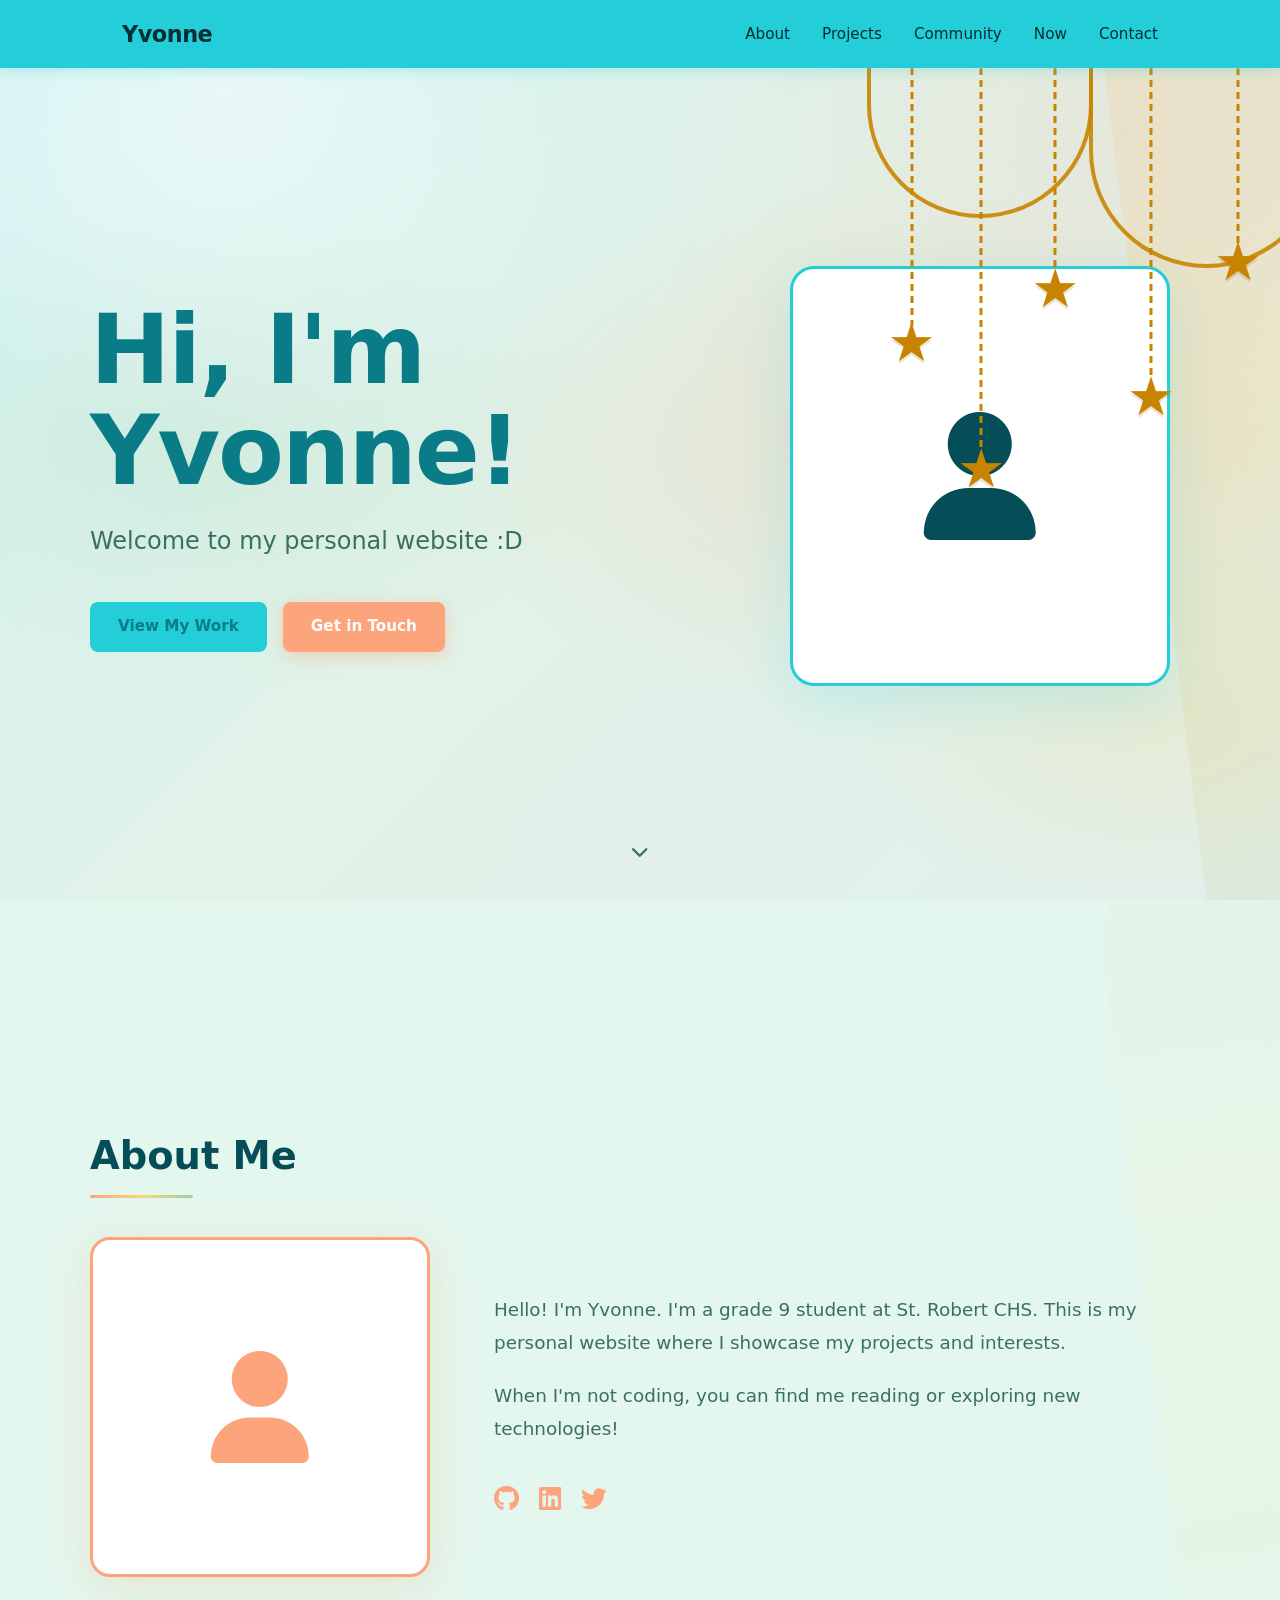
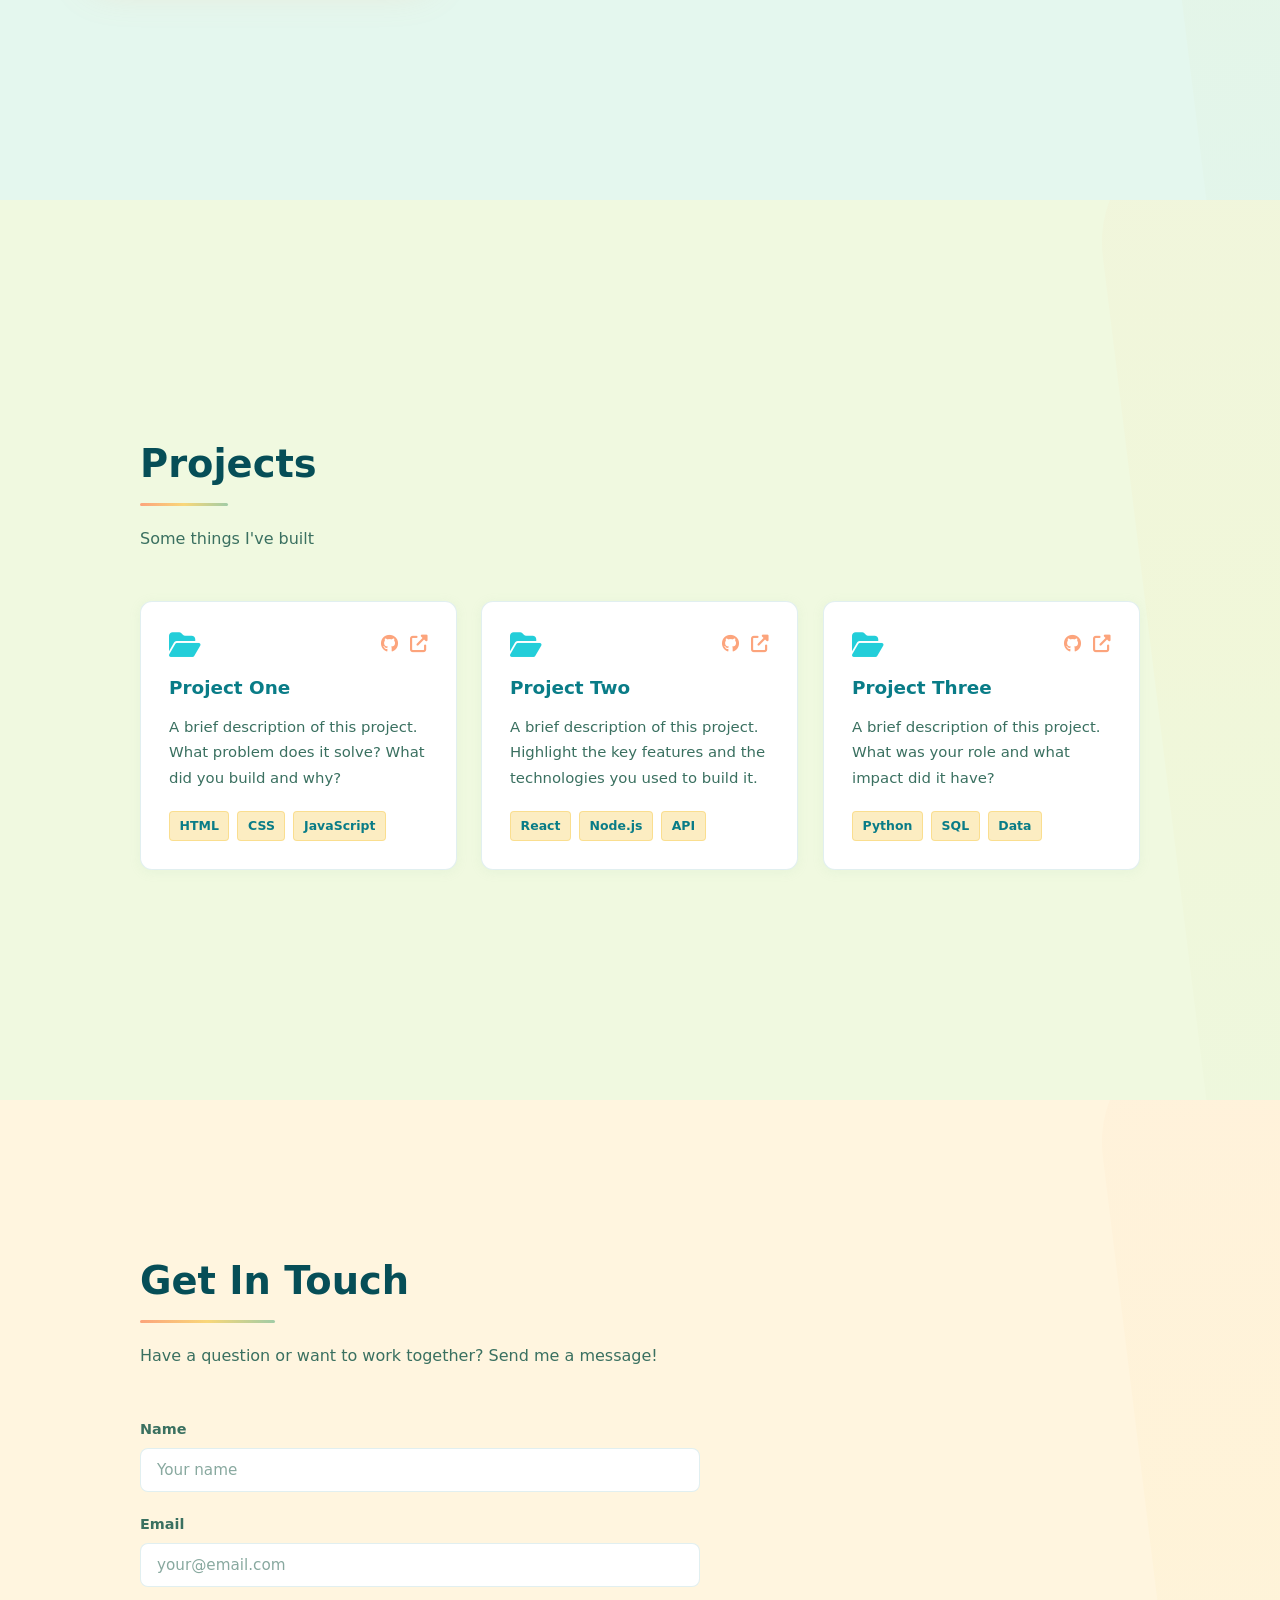
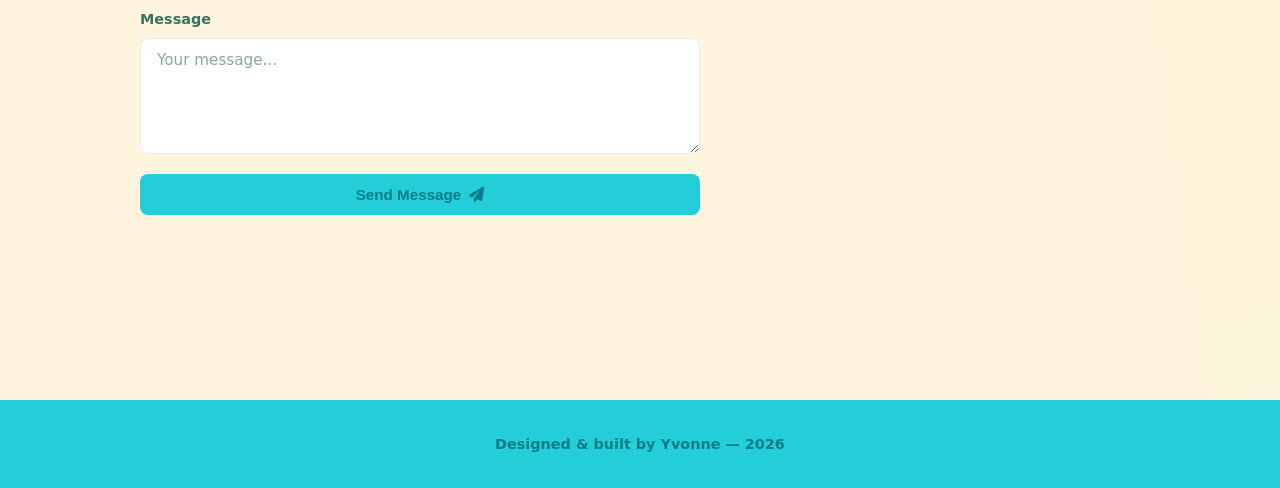
==== index.html @ aa3c4ec6 "Initial commit" ====
<!DOCTYPE html>
<html lang="en">
  <head>
    <meta charset="UTF-8" />
    <meta name="viewport" content="width=device-width, initial-scale=1.0" />
    <title>Yvonne | Personal Website</title>
    <link rel="stylesheet" href="styles.css" />
    <link
      rel="stylesheet"
      href="https://cdnjs.cloudflare.com/ajax/libs/font-awesome/6.5.0/css/all.min.css"
    />
  </head>
  <body>
    <!-- Navigation -->
    <nav id="navbar">
      <div class="nav-container">
        <a href="#hero" class="nav-logo">Yvonne</a>
        <button class="nav-toggle" id="nav-toggle" aria-label="Toggle menu">
          <i class="fas fa-bars"></i>
        </button>
        <ul class="nav-links" id="nav-links">
          <li><a href="#about">About</a></li>
          <li><a href="projects.html">Projects</a></li>
          <li><a href="community.html">Community</a></li>
          <li><a href="now.html">Now</a></li>
          <li><a href="#contact">Contact</a></li>
        </ul>
      </div>
    </nav>

    <div class="scroll-charm" id="scroll-charm" aria-hidden="true">
      <span class="garden-line"></span>
      <span class="hanging-star star-one"></span>
      <span class="hanging-star star-two"></span>
      <span class="hanging-star star-three"></span>
      <span class="hanging-star star-four"></span>
      <span class="hanging-star star-five"></span>
    </div>

    <!-- Hero Section -->
    <section id="hero">
      <div class="hero-inner">
        <div class="hero-content">
          <h1 class="hero-name">Hi, I'm Yvonne!</h1>
          <p class="hero-tagline">Welcome to my personal website :D</p>
          <div class="hero-cta">
            <a href="#projects" class="btn btn-primary">View My Work</a>
            <a href="#contact" class="btn btn-secondary">Get in Touch</a>
          </div>
        </div>
        <div class="hero-image">
          <div class="hero-image-frame">
            <!-- Replace with: <img src="your-photo.jpg" alt="Yvonne" /> -->
            <i class="fas fa-user"></i>
          </div>
        </div>
      </div>
      <div class="hero-scroll-hint">
        <a href="#about"><i class="fas fa-chevron-down"></i></a>
      </div>
    </section>

    <!-- About Section -->
    <section id="about">
      <div class="section-container">
        <h2 class="section-title">About Me</h2>
        <div class="about-content">
          <div class="about-avatar">
            <div class="avatar-placeholder">
              <!-- Replace with: <img src="your-photo.jpg" alt="Yvonne" /> -->
              <i class="fas fa-user"></i>
            </div>
          </div>
          <div class="about-text">
            <p>
              Hello! I'm Yvonne. I'm a grade 9 student at St. Robert CHS. This is my personal
              website where I showcase my projects and interests.
            </p>
            <p>
              When I'm not coding, you can find me reading or exploring new technologies!
            </p>
            <div class="about-links">
              <a href="#" class="social-link" aria-label="GitHub">
                <i class="fab fa-github"></i>
              </a>
              <a href="#" class="social-link" aria-label="LinkedIn">
                <i class="fab fa-linkedin"></i>
              </a>
              <a href="#" class="social-link" aria-label="Twitter">
                <i class="fab fa-twitter"></i>
              </a>
            </div>
          </div>
        </div>
      </div>
    </section>

    <!-- Projects Section -->
    <section id="projects">
      <div class="section-container">
        <h2 class="section-title">Projects</h2>
        <p class="section-subtitle">Some things I've built</p>
        <div class="projects-grid">
          <!-- Project Card 1 -->
          <article class="project-card">
            <div class="project-card-header">
              <i class="fas fa-folder-open project-icon"></i>
              <div class="project-links">
                <a href="#" aria-label="GitHub Repository"><i class="fab fa-github"></i></a>
                <a href="#" aria-label="Live Demo"><i class="fas fa-external-link-alt"></i></a>
              </div>
            </div>
            <h3 class="project-title">Project One</h3>
            <p class="project-description">
              A brief description of this project. What problem does it solve?
              What did you build and why?
            </p>
            <ul class="project-tags">
              <li>HTML</li>
              <li>CSS</li>
              <li>JavaScript</li>
            </ul>
          </article>

          <!-- Project Card 2 -->
          <article class="project-card">
            <div class="project-card-header">
              <i class="fas fa-folder-open project-icon"></i>
              <div class="project-links">
                <a href="#" aria-label="GitHub Repository"><i class="fab fa-github"></i></a>
                <a href="#" aria-label="Live Demo"><i class="fas fa-external-link-alt"></i></a>
              </div>
            </div>
            <h3 class="project-title">Project Two</h3>
            <p class="project-description">
              A brief description of this project. Highlight the key features
              and the technologies you used to build it.
            </p>
            <ul class="project-tags">
              <li>React</li>
              <li>Node.js</li>
              <li>API</li>
            </ul>
          </article>

          <!-- Project Card 3 -->
          <article class="project-card">
            <div class="project-card-header">
              <i class="fas fa-folder-open project-icon"></i>
              <div class="project-links">
                <a href="#" aria-label="GitHub Repository"><i class="fab fa-github"></i></a>
                <a href="#" aria-label="Live Demo"><i class="fas fa-external-link-alt"></i></a>
              </div>
            </div>
            <h3 class="project-title">Project Three</h3>
            <p class="project-description">
              A brief description of this project. What was your role and what
              impact did it have?
            </p>
            <ul class="project-tags">
              <li>Python</li>
              <li>SQL</li>
              <li>Data</li>
            </ul>
          </article>
        </div>
      </div>
    </section>

    <!-- Contact Section -->
    <section id="contact">
      <div class="section-container">
        <h2 class="section-title">Get In Touch</h2>
        <p class="section-subtitle">
          Have a question or want to work together? Send me a message!
        </p>
        <form class="contact-form" id="contact-form" novalidate>
          <div class="form-group">
            <label for="name">Name</label>
            <input
              type="text"
              id="name"
              name="name"
              placeholder="Your name"
              required
            />
          </div>
          <div class="form-group">
            <label for="email">Email</label>
            <input
              type="email"
              id="email"
              name="email"
              placeholder="your@email.com"
              required
            />
          </div>
          <div class="form-group">
            <label for="message">Message</label>
            <textarea
              id="message"
              name="message"
              rows="5"
              placeholder="Your message..."
              required
            ></textarea>
          </div>
          <button type="submit" class="btn btn-primary btn-full">
            Send Message <i class="fas fa-paper-plane"></i>
          </button>
          <p class="form-status" id="form-status" aria-live="polite"></p>
        </form>
      </div>
    </section>

    <!-- Footer -->
    <footer>
      <p>
        Designed &amp; built by Yvonne &mdash;
        <span id="year"></span>
      </p>
    </footer>

    <script src="script.js"></script>
  </body>
</html>
---- styles.css ----
/* ===========================
   CSS Custom Properties
   =========================== */
:root {
  --bg-primary: #dff7f9;
  --bg-secondary: #fff3ec;
  --bg-card: #ffffff;
  --accent: #23ced9;
  --accent-coral: #fca47c;
  --accent-deep: #097c87;
  --accent-sage: #a1cca6;
  --accent-yellow: #f9d779;
  --accent-glow: rgba(35, 206, 217, 0.18);
  --text-primary: #064e57;
  --text-secondary: #3a7060;
  --border: rgba(9, 124, 135, 0.12);
  --nav-height: 68px;
  --radius: 12px;
  --transition: 0.3s ease;
}

/* ===========================
   Reset & Base
   =========================== */
*, *::before, *::after {
  box-sizing: border-box;
  margin: 0;
  padding: 0;
}

html {
  scroll-behavior: smooth;
  font-size: 16px;
}

body {
  background-color: var(--bg-primary);
  color: var(--text-primary);
  font-family: "Segoe UI", system-ui, -apple-system, sans-serif;
  line-height: 1.7;
}

a {
  color: inherit;
  text-decoration: none;
}

ul {
  list-style: none;
}

img {
  max-width: 100%;
  display: block;
}

/* ===========================
   Navigation
   =========================== */
#navbar {
  position: fixed;
  top: 0;
  width: 100%;
  z-index: 1000;
  height: var(--nav-height);
  display: flex;
  align-items: center;
  background: var(--accent);
  box-shadow: 0 2px 12px rgba(35, 206, 217, 0.3);
  transition: background var(--transition), box-shadow var(--transition);
}

#navbar.scrolled {
  background: var(--accent);
  box-shadow: 0 2px 16px rgba(35, 206, 217, 0.4);
}

.nav-container {
  width: 100%;
  max-width: 1100px;
  margin: 0 auto;
  padding: 0 2rem;
  display: flex;
  align-items: center;
  justify-content: space-between;
}

.nav-logo {
  font-size: 1.4rem;
  font-weight: 700;
  color: #032e34;
  letter-spacing: -0.5px;
}

.nav-links {
  display: flex;
  gap: 2rem;
}

.nav-links a {
  font-size: 0.95rem;
  color: #032e34;
  transition: color var(--transition);
  position: relative;
}

.nav-links a::after {
  content: "";
  position: absolute;
  bottom: -3px;
  left: 0;
  width: 0;
  height: 2px;
  background: var(--accent);
  border-radius: 2px;
  transition: width var(--transition);
}

.nav-links a:hover {
  color: #000000;
}

.nav-links a:hover::after {
  width: 100%;
}

.nav-toggle {
  display: none;
  background: none;
  border: none;
  color: #032e34;
  font-size: 1.25rem;
  cursor: pointer;
  padding: 0.25rem;
}

/* ===========================
   Buttons
   =========================== */
.btn {
  display: inline-flex;
  align-items: center;
  gap: 0.5rem;
  padding: 0.75rem 1.75rem;
  border-radius: 8px;
  font-size: 0.95rem;
  font-weight: 600;
  cursor: pointer;
  border: none;
  transition: all var(--transition);
}

.btn-primary {
  background: var(--accent);
  color: var(--accent-deep);
  font-weight: 700;
}

.btn-primary:hover {
  background: var(--accent-light);
  transform: translateY(-2px);
  box-shadow: 0 8px 24px var(--accent-glow);
}

.btn-secondary {
  background: var(--accent-coral);
  color: #fff;
  border: none;
  font-weight: 700;
  box-shadow: 0 4px 16px rgba(252, 164, 124, 0.45);
}

.btn-secondary:hover {
  filter: brightness(1.08);
  transform: translateY(-2px);
  box-shadow: 0 8px 28px rgba(252, 164, 124, 0.6);
}

.btn-full {
  width: 100%;
  justify-content: center;
}

/* ===========================
   Hero Section
   =========================== */
#hero {
  min-height: 100vh;
  display: flex;
  flex-direction: column;
  align-items: center;
  justify-content: center;
  padding: calc(var(--nav-height) + 3rem) 2rem 4rem;
  position: relative;
  isolation: isolate;
  overflow: hidden;
  background:
    radial-gradient(ellipse 60% 50% at 70% 50%, rgba(252, 164, 124, 0.22) 0%, transparent 60%),
    radial-gradient(ellipse 45% 40% at 90% 80%, rgba(249, 215, 121, 0.2) 0%, transparent 55%),
    radial-gradient(ellipse 55% 45% at 15% 50%, rgba(161, 204, 166, 0.18) 0%, transparent 60%),
    var(--bg-primary);
}

.hero-inner {
  max-width: 1100px;
  width: 100%;
  margin: 0 auto;
  display: grid;
  grid-template-columns: 1fr 420px;
  gap: 4rem;
  align-items: center;
  position: relative;
  z-index: 1;
}

.hero-content {
  text-align: left;
}

.hero-image {
  display: flex;
  justify-content: center;
}

.hero-image-frame {
  width: 100%;
  max-width: 380px;
  max-height: 420px;
  aspect-ratio: 4 / 5;
  border-radius: 24px;
  background: var(--bg-card);
  border: 3px solid var(--accent);
  display: flex;
  align-items: center;
  justify-content: center;
  font-size: 8rem;
  color: var(--accent-light);
  box-shadow: 0 16px 56px var(--accent-glow);
  overflow: hidden;
}

.hero-image-frame img {
  width: 100%;
  height: 100%;
  object-fit: cover;
  border-radius: 21px;
}

.hero-greeting {
  font-size: 1.1rem;
  color: var(--accent-light);
  font-weight: 500;
  margin-bottom: 0.5rem;
  letter-spacing: 0.05em;
}

.hero-name {
  font-size: clamp(3rem, 9vw, 6rem);
  font-weight: 800;
  line-height: 1.05;
  letter-spacing: -2px;
  color: var(--accent-deep);
  margin-bottom: 0.75rem;
}

.hero-tagline {
  font-size: clamp(1.1rem, 3vw, 1.5rem);
  color: var(--text-secondary);
  margin-top: 1.25rem;
  margin-bottom: 2.5rem;
}

.hero-cta {
  display: flex;
  gap: 1rem;
  flex-wrap: wrap;
}

.hero-scroll-hint {
  position: absolute;
  bottom: 2rem;
  left: 50%;
  transform: translateX(-50%);
  animation: bounce 2s infinite;
  color: var(--text-secondary);
  font-size: 1.1rem;
  transition: color var(--transition);
  z-index: 1;
}

.hero-scroll-hint a:hover {
  color: var(--accent-light);
}

@keyframes bounce {
  0%, 100% { transform: translateX(-50%) translateY(0); }
  50%       { transform: translateX(-50%) translateY(6px); }
}

/* ===========================
   Scroll Charm
   =========================== */
.scroll-charm {
  --grow-1: 0.68;
  --grow-2: 0.5;
  --grow-3: 0.38;
  --stem-1: 0.42;
  --stem-2: 0.32;
  --stem-3: 0.24;
  --leaf-1: 1;
  --leaf-2: 0.82;
  --leaf-3: 0.62;
  --bud-1: 1;
  --bud-2: 0.85;
  --bud-3: 0.7;
  --bloom-1: 0;
  --bloom-2: 0;
  --bloom-3: 0;
  --star-gold: #c88400;
  position: fixed;
  top: var(--nav-height);
  right: 0;
  width: clamp(220px, 34vw, 460px);
  height: calc(100vh - var(--nav-height));
  z-index: 2;
  pointer-events: none;
  overflow: hidden;
}

.scroll-charm::before,
.scroll-charm::after {
  content: "";
  position: absolute;
  top: 0;
  border-left: 4px solid var(--star-gold);
  border-right: 4px solid var(--star-gold);
  border-bottom: 4px solid var(--star-gold);
  border-radius: 0 0 999px 999px;
  opacity: 0.9;
  z-index: 4;
}

.scroll-charm::before {
  left: 5%;
  width: 52%;
  height: 150px;
}

.scroll-charm::after {
  right: -10%;
  width: 54%;
  height: 200px;
}

.garden-line {
  display: none;
}

.hanging-star {
  position: absolute;
  top: 0;
  width: 58px;
  height: 25vh;
  transform-origin: top;
  animation: charm-sway 6.2s ease-in-out infinite;
  z-index: 3;
}

.hanging-star::before {
  content: "";
  position: absolute;
  left: 50%;
  top: 0;
  width: 3px;
  height: calc(100% - 48px);
  border-radius: 999px;
  background: repeating-linear-gradient(
    180deg,
    var(--star-gold) 0 7px,
    transparent 7px 12px
  );
  transform: translateX(-50%);
}

.hanging-star::after {
  content: "\2605";
  position: absolute;
  left: 50%;
  bottom: 0;
  width: 58px;
  height: 58px;
  color: var(--star-gold);
  font-family: "Segoe UI Symbol", "Arial Rounded MT Bold", system-ui, sans-serif;
  font-size: 3.35rem;
  font-weight: 700;
  line-height: 1;
  text-align: center;
  text-shadow: 0 3px 0 rgba(125, 82, 0, 0.16);
  transform: translateX(-50%);
}

.star-one {
  right: 3%;
  height: 25vh;
}

.star-two {
  right: 23%;
  height: 40vh;
  animation-delay: -1.6s;
}

.star-three {
  right: 45%;
  height: 28vh;
  animation-delay: -3s;
}

.star-four {
  right: 62%;
  height: 48vh;
  animation-delay: -4.2s;
}

.star-five {
  right: 78%;
  height: 34vh;
  animation-delay: -2.4s;
}

.flower-sprig {
  position: absolute;
  --sprig-stem: 0.2;
  --sprig-leaf: 0.4;
  --sprig-bud: 1;
  --sprig-bloom: 0;
  width: 78px;
  height: 150px;
  right: 14%;
  bottom: 9%;
  transform-origin: 50% 100%;
  transition: transform 1s ease, opacity 0.8s ease;
  animation: sprig-sway 5.8s ease-in-out infinite;
  z-index: 2;
}

.sprig-one {
  --sprig-stem: var(--stem-1);
  --sprig-leaf: var(--leaf-1);
  --sprig-bud: var(--bud-1);
  --sprig-bloom: var(--bloom-1);
  transform: scale(var(--grow-1));
}

.sprig-two {
  --sprig-stem: var(--stem-2);
  --sprig-leaf: var(--leaf-2);
  --sprig-bud: var(--bud-2);
  --sprig-bloom: var(--bloom-2);
  right: 42%;
  bottom: 21%;
  transform: scale(var(--grow-2)) rotate(-8deg);
  animation-delay: -1.8s;
}

.sprig-three {
  --sprig-stem: var(--stem-3);
  --sprig-leaf: var(--leaf-3);
  --sprig-bud: var(--bud-3);
  --sprig-bloom: var(--bloom-3);
  right: 5%;
  bottom: 39%;
  transform: scale(var(--grow-3)) rotate(8deg);
  animation-delay: -3.1s;
}

.flower-sprig::before {
  content: "";
  position: absolute;
  left: 50%;
  top: 12px;
  width: 62px;
  height: 78px;
  background:
    radial-gradient(ellipse 18px 38px at 50% 12%, #64c878 0 62%, transparent 64%),
    radial-gradient(ellipse 26px 17px at 22% 57%, #64c878 0 62%, transparent 64%),
    radial-gradient(ellipse 26px 17px at 78% 55%, #64c878 0 62%, transparent 64%);
  filter:
    drop-shadow(0 0 0 #0b5f44)
    drop-shadow(1px 0 0 #0b5f44)
    drop-shadow(-1px 0 0 #0b5f44)
    drop-shadow(0 1px 0 #0b5f44);
  transform: translateX(-50%) scale(var(--sprig-bud));
  transform-origin: 50% 90%;
  transition: opacity 0.7s ease, transform 0.9s ease;
  opacity: var(--sprig-bud);
}

.flower-stem {
  position: absolute;
  left: 50%;
  bottom: 8px;
  width: 7px;
  height: 118px;
  border-radius: 999px;
  border-left: 6px solid rgba(8, 120, 79, 0.82);
  transform: translateX(-50%) rotate(3deg) scaleY(var(--sprig-stem));
  transform-origin: 50% 100%;
  transition: transform 0.9s ease;
}

.flower-leaf {
  position: absolute;
  bottom: 42px;
  width: 34px;
  height: 18px;
  border-radius: 999px 0 999px 0;
  background: #64c878;
  box-shadow: inset 0 -3px 0 rgba(8, 120, 79, 0.2);
  opacity: var(--sprig-leaf);
  transform-origin: right center;
  transition: opacity 0.8s ease, transform 0.9s ease;
}

.leaf-left {
  left: 6px;
  transform: rotate(-38deg) scale(var(--sprig-leaf));
}

.leaf-right {
  right: 3px;
  transform: rotate(38deg) scaleX(-1) scale(var(--sprig-leaf));
}

.flower-bloom {
  position: absolute;
  left: 50%;
  top: 5px;
  width: 52px;
  height: 52px;
  transform: translateX(-50%) scale(var(--sprig-bloom));
  transition: opacity 0.7s ease, transform 1s ease;
  opacity: var(--sprig-bloom);
}

.flower-bloom span {
  position: absolute;
  left: 50%;
  top: 50%;
  width: 17px;
  height: 28px;
  border-radius: 999px 999px 6px 6px;
  background: #ffc400;
  transform-origin: 50% 100%;
}

.flower-bloom span:nth-child(1) { transform: translate(-50%, -100%) rotate(0deg); }
.flower-bloom span:nth-child(2) { transform: translate(-50%, -100%) rotate(72deg); }
.flower-bloom span:nth-child(3) { transform: translate(-50%, -100%) rotate(144deg); }
.flower-bloom span:nth-child(4) { transform: translate(-50%, -100%) rotate(216deg); }
.flower-bloom span:nth-child(5) { transform: translate(-50%, -100%) rotate(288deg); }

.flower-bloom::after {
  content: "";
  position: absolute;
  left: 50%;
  top: 50%;
  width: 16px;
  height: 16px;
  border-radius: 50%;
  background: #fff7d1;
  transform: translate(-50%, -50%);
}

.scroll-charm[data-section="about"] {
  --grow-1: 0.92;
  --grow-2: 0.68;
  --grow-3: 0.46;
  --stem-1: 0.62;
  --stem-2: 0.28;
  --stem-3: 0.16;
  --leaf-1: 1;
  --leaf-2: 0.72;
  --leaf-3: 0.36;
  --bud-1: 0.62;
  --bud-2: 1;
  --bud-3: 0.88;
  --bloom-1: 0.18;
  --bloom-2: 0;
  --bloom-3: 0;
}

.scroll-charm[data-section="projects"] {
  --grow-1: 1.08;
  --grow-2: 0.92;
  --grow-3: 0.58;
  --stem-1: 1;
  --stem-2: 0.78;
  --stem-3: 0.42;
  --leaf-1: 0.72;
  --leaf-2: 1;
  --leaf-3: 0.8;
  --bud-1: 0;
  --bud-2: 0.22;
  --bud-3: 1;
  --bloom-1: 1;
  --bloom-2: 0.58;
  --bloom-3: 0;
}

.scroll-charm[data-section="contact"] {
  --grow-1: 1.14;
  --grow-2: 1.08;
  --grow-3: 0.92;
  --stem-1: 1;
  --stem-2: 1;
  --stem-3: 0.88;
  --leaf-1: 0.5;
  --leaf-2: 0.62;
  --leaf-3: 1;
  --bud-1: 0;
  --bud-2: 0;
  --bud-3: 0.12;
  --bloom-1: 1.05;
  --bloom-2: 1;
  --bloom-3: 0.84;
}

.grass-slope {
  position: absolute;
  right: -7%;
  bottom: -7%;
  width: 108%;
  height: 62%;
  background: #08784f;
  clip-path: polygon(
    0 100%,
    0 92%,
    4% 78%,
    11% 66%,
    20% 55%,
    31% 45%,
    44% 36%,
    59% 28%,
    75% 20%,
    90% 12%,
    100% 6%,
    100% 100%,
    0 100%
  );
  border-radius: 60% 0 0 0;
  opacity: 0.95;
  z-index: 1;
}

.grass-slope::after {
  content: "";
  position: absolute;
  inset: 0;
  background: linear-gradient(145deg, rgba(255, 255, 255, 0.12), transparent 46%);
  pointer-events: none;
}

@keyframes charm-sway {
  0%, 100% { transform: rotate(-2deg); }
  50%      { transform: rotate(2.5deg); }
}

@keyframes sprig-sway {
  0%, 100% { margin-right: 0; }
  50%      { margin-right: 4px; }
}

/* ===========================
   Shared Section Styles
   =========================== */
section:not(#hero) {
  min-height: 100vh;
  padding: 6rem 2rem;
  position: relative;
  isolation: isolate;
  overflow: hidden;
  display: flex;
  align-items: center;
}

.section-container {
  max-width: 1000px;
  margin: 0 auto;
  position: relative;
  z-index: 1;
  width: 100%;
}

#hero::before,
section:not(#hero)::before {
  content: "";
  position: absolute;
  top: -12%;
  right: max(-120px, -8vw);
  width: clamp(140px, 18vw, 260px);
  height: 124%;
  border-radius: 999px;
  background: linear-gradient(
    180deg,
    rgba(252, 164, 124, 0.2),
    rgba(249, 215, 121, 0.32) 45%,
    rgba(161, 204, 166, 0.18)
  );
  opacity: 0.75;
  transform: rotate(-7deg);
  transition: opacity 0.75s ease, transform 0.75s ease;
  pointer-events: none;
  z-index: 0;
}

section:not(#hero)::before {
  opacity: 0.2;
  transform: rotate(-7deg) translateY(32px);
}

section.section-visible::before {
  opacity: 0.75;
  transform: rotate(-7deg) translateY(0);
}

#about::before {
  background: linear-gradient(
    180deg,
    rgba(161, 204, 166, 0.18),
    rgba(249, 215, 121, 0.26) 52%,
    rgba(35, 206, 217, 0.12)
  );
}

#projects::before {
  background: linear-gradient(
    180deg,
    rgba(249, 215, 121, 0.2),
    rgba(252, 164, 124, 0.18) 54%,
    rgba(255, 245, 223, 0.5)
  );
}

#contact::before {
  background: linear-gradient(
    180deg,
    rgba(252, 164, 124, 0.18),
    rgba(249, 215, 121, 0.24) 55%,
    rgba(35, 206, 217, 0.08)
  );
}

#hero::after,
section:not(#hero)::after {
  content: "";
  position: absolute;
  inset: -12% -8%;
  background:
    radial-gradient(circle at 22% 18%, rgba(255, 255, 255, 0.58), transparent 24%),
    radial-gradient(circle at 82% 22%, rgba(252, 164, 124, 0.18), transparent 32%),
    linear-gradient(135deg, rgba(35, 206, 217, 0.12), rgba(249, 215, 121, 0.18), rgba(252, 164, 124, 0.12));
  opacity: 0;
  transform: translateY(56px) scale(0.96);
  transition: opacity 0.95s ease, transform 1.15s ease;
  pointer-events: none;
  z-index: 0;
}

#hero::after {
  opacity: 0.72;
  transform: none;
}

section.section-visible::after {
  opacity: 0.62;
  transform: translateY(18px) scale(0.99);
}

section.section-current::after {
  opacity: 0.82;
  transform: translateY(0) scale(1);
}

#about::after {
  background:
    radial-gradient(circle at 16% 28%, rgba(255, 255, 255, 0.5), transparent 24%),
    radial-gradient(circle at 82% 26%, rgba(161, 204, 166, 0.3), transparent 34%),
    linear-gradient(140deg, rgba(223, 247, 249, 0.22), rgba(249, 215, 121, 0.16), rgba(252, 164, 124, 0.1));
}

#projects::after {
  background:
    radial-gradient(circle at 18% 20%, rgba(255, 255, 255, 0.48), transparent 24%),
    radial-gradient(circle at 78% 18%, rgba(249, 215, 121, 0.32), transparent 34%),
    linear-gradient(145deg, rgba(161, 204, 166, 0.2), rgba(255, 245, 223, 0.42), rgba(35, 206, 217, 0.1));
}

#contact::after {
  background:
    radial-gradient(circle at 18% 24%, rgba(255, 255, 255, 0.55), transparent 26%),
    radial-gradient(circle at 78% 18%, rgba(252, 164, 124, 0.2), transparent 34%),
    linear-gradient(145deg, rgba(255, 245, 223, 0.54), rgba(249, 215, 121, 0.22), rgba(35, 206, 217, 0.08));
}

.reveal-on-scroll {
  opacity: 0;
  transition: opacity 0.72s ease, transform 0.72s ease;
  will-change: opacity, transform;
}

.reveal-right {
  transform: translateX(-34px);
}

.reveal-left {
  transform: translateX(34px);
}

.reveal-up {
  transform: translateY(26px);
}

.reveal-pop {
  transform: translateY(26px) scale(0.96);
}

.reveal-on-scroll.visible {
  opacity: 1;
  transform: none;
}

.section-title {
  font-size: clamp(1.8rem, 4vw, 2.4rem);
  font-weight: 700;
  margin-bottom: 0.5rem;
  position: relative;
  display: inline-block;
}

.section-title::after {
  content: "";
  display: block;
  height: 3px;
  width: 50%;
  background: linear-gradient(90deg, var(--accent-coral), var(--accent-yellow), var(--accent-sage));
  border-radius: 2px;
  margin-top: 0.4rem;
}

.section-subtitle {
  color: var(--text-secondary);
  margin-bottom: 3rem;
  margin-top: 0.75rem;
}

/* ===========================
   About Section
   =========================== */
#about {
  background-color: #e4f7ee;
  padding: 7rem 2rem;
}

#about .section-container {
  max-width: 1100px;
}

#about .section-title {
  margin-bottom: 2.5rem;
}

.about-content {
  display: grid;
  grid-template-columns: 340px 1fr;
  gap: 4rem;
  align-items: center;
}

.about-avatar {
  flex-shrink: 0;
}

.avatar-placeholder {
  width: 100%;
  aspect-ratio: 1 / 1;
  border-radius: 20px;
  background: var(--bg-card);
  border: 3px solid var(--accent-coral);
  display: flex;
  align-items: center;
  justify-content: center;
  font-size: 7rem;
  color: var(--accent-coral);
  box-shadow: 0 8px 40px rgba(252, 164, 124, 0.25);
  overflow: hidden;
}

.avatar-placeholder img {
  width: 100%;
  height: 100%;
  object-fit: cover;
  border-radius: 17px;
}

.about-text p {
  color: var(--text-secondary);
  margin-bottom: 1.25rem;
  font-size: 1.15rem;
  line-height: 1.8;
}

.about-links {
  display: flex;
  gap: 1.25rem;
  margin-top: 2rem;
}

.social-link {
  font-size: 1.6rem;
  color: var(--accent-coral);
  transition: color var(--transition), transform var(--transition);
}

.social-link:hover {
  color: var(--accent-deep);
  transform: translateY(-3px);
}

/* ===========================
   Projects Section
   =========================== */
#projects {
  background-color: #f0f9e0;
}

.projects-grid {
  display: grid;
  grid-template-columns: repeat(auto-fill, minmax(280px, 1fr));
  gap: 1.5rem;
}

.project-card {
  background: var(--bg-card);
  border: 1px solid var(--border);
  border-radius: var(--radius);
  padding: 1.75rem;
  display: flex;
  flex-direction: column;
  gap: 0.75rem;
  box-shadow: 0 2px 12px rgba(161, 204, 166, 0.12);
  transition: transform var(--transition), box-shadow var(--transition), border-color var(--transition);
}

.project-card:hover {
  transform: translateY(-6px);
  box-shadow: 0 16px 40px rgba(35, 206, 217, 0.2);
  border-color: var(--accent);
}

.project-card.reveal-on-scroll {
  transition:
    opacity 0.68s ease,
    transform 0.68s ease,
    box-shadow var(--transition),
    border-color var(--transition);
}

.project-card.reveal-on-scroll.visible:hover {
  transform: translateY(-6px);
}

.project-card-header {
  display: flex;
  align-items: center;
  justify-content: space-between;
}

.project-icon {
  font-size: 1.75rem;
  color: var(--accent);
}

.project-links {
  display: flex;
  gap: 0.75rem;
}

.project-links a {
  color: var(--accent-coral);
  font-size: 1.1rem;
  transition: color var(--transition);
}

.project-links a:hover {
  color: var(--accent-deep);
}

.project-title {
  font-size: 1.15rem;
  font-weight: 600;
  color: var(--accent-deep);
}

.project-description {
  font-size: 0.93rem;
  color: var(--text-secondary);
  flex-grow: 1;
}

.project-tags {
  display: flex;
  flex-wrap: wrap;
  gap: 0.5rem;
  margin-top: 0.5rem;
}

.project-tags li {
  font-size: 0.78rem;
  color: var(--accent-deep);
  background: rgba(249, 215, 121, 0.45);
  border: 1px solid rgba(249, 215, 121, 0.7);
  border-radius: 4px;
  padding: 0.2rem 0.6rem;
  font-weight: 600;
}

/* ===========================
   Contact Section
   =========================== */
#contact {
  background-color: #fff5df;
}

.contact-form {
  max-width: 560px;
  display: flex;
  flex-direction: column;
  gap: 1.25rem;
}

.form-group {
  display: flex;
  flex-direction: column;
  gap: 0.4rem;
}

.form-group label {
  font-size: 0.9rem;
  font-weight: 600;
  color: var(--text-secondary);
}

.form-group input,
.form-group textarea {
  background: var(--bg-card);
  border: 1.5px solid var(--border);
  border-radius: 8px;
  padding: 0.75rem 1rem;
  color: var(--text-primary);
  font-size: 0.95rem;
  font-family: inherit;
  transition: border-color var(--transition), box-shadow var(--transition);
  resize: vertical;
}

.form-group input::placeholder,
.form-group textarea::placeholder {
  color: var(--text-secondary);
  opacity: 0.6;
}

.form-group input:focus,
.form-group textarea:focus {
  outline: none;
  border-color: var(--accent);
  box-shadow: 0 0 0 3px var(--accent-glow);
}

.form-group input.invalid,
.form-group textarea.invalid {
  border-color: #e05c5c;
}

.form-status {
  font-size: 0.9rem;
  text-align: center;
  min-height: 1.2em;
}

.form-status.success {
  color: #6acf82;
}

.form-status.error {
  color: #e05c5c;
}

/* ===========================
   Inner pages — shared
   =========================== */

/* Always-visible navbar on inner pages */
#navbar.scrolled {
  background: var(--accent);
  box-shadow: 0 2px 16px rgba(35, 206, 217, 0.4);
}

.nav-active {
  color: var(--accent-deep) !important;
}

.nav-active::after {
  width: 100% !important;
  background: var(--accent-deep) !important;
}

/* Page header banner */
.page-header {
  background: var(--accent);
  border-bottom: none;
  padding: calc(var(--nav-height) + 3.5rem) 2rem 3.5rem;
}

.page-header-inner {
  max-width: 1100px;
  margin: 0 auto;
}

.page-header-label {
  font-size: 0.85rem;
  font-weight: 600;
  text-transform: uppercase;
  letter-spacing: 0.12em;
  color: var(--accent-deep);
  margin-bottom: 0.5rem;
}

.page-header-title {
  font-size: clamp(2.5rem, 6vw, 4rem);
  font-weight: 800;
  letter-spacing: -1.5px;
  line-height: 1.05;
  margin-bottom: 0.75rem;
  color: var(--accent-deep);
}

.page-header-sub {
  font-size: 1.1rem;
  color: rgba(6, 78, 87, 0.75);
}

/* Page main content */
.page-main {
  padding: 4rem 2rem 6rem;
}

/* ===========================
   Projects page extras
   =========================== */
.filter-tabs {
  display: flex;
  gap: 0.5rem;
  flex-wrap: wrap;
  margin-bottom: 2.5rem;
}

.filter-btn {
  background: var(--bg-card);
  border: 1.5px solid var(--border);
  border-radius: 999px;
  padding: 0.45rem 1.1rem;
  font-size: 0.88rem;
  font-weight: 600;
  color: var(--text-secondary);
  cursor: pointer;
  transition: all var(--transition);
}

.filter-btn:hover,
.filter-btn.active {
  background: var(--accent-sage);
  border-color: var(--accent-sage);
  color: var(--accent-deep);
  font-weight: 700;
}

.projects-grid--large {
  grid-template-columns: repeat(auto-fill, minmax(320px, 1fr));
}

.project-card--featured {
  border-color: var(--accent);
  box-shadow: 0 4px 24px var(--accent-glow);
  position: relative;
}

.project-badge {
  display: inline-block;
  font-size: 0.72rem;
  font-weight: 700;
  text-transform: uppercase;
  letter-spacing: 0.08em;
  background: var(--accent-yellow);
  color: var(--accent-deep);
  border-radius: 4px;
  padding: 0.15rem 0.55rem;
  margin-bottom: 0.25rem;
}

/* ===========================
   Project card — read more hint
   =========================== */
.project-card[role="button"] {
  cursor: pointer;
}

.project-card-readmore {
  display: inline-block;
  font-size: 0.82rem;
  font-weight: 600;
  color: var(--accent-coral);
  margin-top: 0.5rem;
  transition: gap var(--transition);
}

.project-card[role="button"]:hover .project-card-readmore {
  text-decoration: underline;
}

/* ===========================
   Project detail modal
   =========================== */
.modal-overlay {
  position: fixed;
  inset: 0;
  background: rgba(20, 18, 40, 0.55);
  backdrop-filter: blur(6px);
  z-index: 2000;
  display: flex;
  align-items: center;
  justify-content: center;
  padding: 1.5rem;
}

.modal-overlay[hidden] {
  display: none;
}

.modal {
  background: var(--bg-card);
  border: 1px solid var(--border);
  border-radius: 20px;
  max-width: 860px;
  width: 100%;
  max-height: 92vh;
  overflow-y: auto;
  position: relative;
  box-shadow: 0 24px 80px rgba(0, 0, 0, 0.18);
  animation: modal-in 0.22s ease;
}

@keyframes modal-in {
  from { opacity: 0; transform: translateY(16px) scale(0.97); }
  to   { opacity: 1; transform: none; }
}

.modal-close {
  position: absolute;
  top: 1rem;
  right: 1rem;
  background: var(--bg-secondary);
  border: 1px solid var(--border);
  border-radius: 50%;
  width: 36px;
  height: 36px;
  display: flex;
  align-items: center;
  justify-content: center;
  font-size: 0.9rem;
  color: var(--text-secondary);
  cursor: pointer;
  transition: all var(--transition);
  z-index: 1;
}

.modal-close:hover {
  background: var(--accent-coral);
  color: #fff;
  border-color: var(--accent-coral);
}

.modal-image-wrap {
  background: var(--bg-secondary);
  border-radius: 20px 20px 0 0;
  height: 300px;
  display: flex;
  align-items: center;
  justify-content: center;
  border-bottom: 1px solid var(--border);
}

.modal-image-placeholder {
  font-size: 6rem;
  color: var(--accent-light);
  opacity: 0.5;
}

.modal-body {
  padding: 2.5rem 3rem;
}

.modal-badge {
  margin-bottom: 0.75rem;
}

.modal-title {
  font-size: 2rem;
  font-weight: 700;
  margin-bottom: 0.75rem;
  color: var(--accent-deep);
}

.modal-tags {
  margin-bottom: 1.25rem;
}

.modal-desc {
  color: var(--text-secondary);
  font-size: 1rem;
  line-height: 1.8;
  margin-bottom: 2rem;
}

.modal-actions {
  display: flex;
  gap: 0.75rem;
  flex-wrap: wrap;
}

/* ===========================
   Community page
   =========================== */
.community-section {
  margin-bottom: 3.5rem;
}

.community-section-title {
  font-size: 1.25rem;
  font-weight: 700;
  color: var(--accent-deep);
  margin-bottom: 1.5rem;
  display: flex;
  align-items: center;
  gap: 0.6rem;
}

.community-section-title i {
  color: var(--accent-coral);
}

.community-grid {
  display: grid;
  grid-template-columns: repeat(auto-fill, minmax(300px, 1fr));
  gap: 1.25rem;
}

.community-card {
  background: var(--bg-card);
  border: 1px solid var(--border);
  border-radius: var(--radius);
  padding: 1.5rem;
  box-shadow: 0 2px 12px rgba(161, 204, 166, 0.12);
  transition: transform var(--transition), box-shadow var(--transition);
}

.community-card:hover {
  transform: translateY(-4px);
  box-shadow: 0 10px 28px rgba(35, 206, 217, 0.18);
}

.community-card-top {
  display: flex;
  gap: 1rem;
  align-items: flex-start;
  margin-bottom: 1rem;
}

.community-icon-wrap {
  width: 44px;
  height: 44px;
  flex-shrink: 0;
  border-radius: 10px;
  background: rgba(249, 215, 121, 0.25);
  border: 1px solid rgba(161, 204, 166, 0.5);
  display: flex;
  align-items: center;
  justify-content: center;
  font-size: 1.1rem;
  color: var(--accent-deep);
}

.community-card-title {
  font-size: 1rem;
  font-weight: 700;
  color: var(--accent-deep);
  margin-bottom: 0.2rem;
}

.community-card-meta {
  font-size: 0.82rem;
  color: var(--text-secondary);
}

.community-card-desc {
  font-size: 0.93rem;
  color: var(--text-secondary);
  line-height: 1.7;
  margin-bottom: 1rem;
}

.community-tags {
  display: flex;
  flex-wrap: wrap;
  gap: 0.4rem;
  list-style: none;
}

.community-tags li {
  font-size: 0.75rem;
  color: var(--accent-light);
  background: rgba(124, 106, 247, 0.1);
  border-radius: 4px;
  padding: 0.15rem 0.55rem;
  font-weight: 500;
}

.community-causes {
  display: flex;
  flex-wrap: wrap;
  gap: 0.75rem;
}

.cause-chip {
  display: inline-flex;
  align-items: center;
  gap: 0.5rem;
  background: var(--bg-card);
  border: 1.5px solid var(--border);
  border-radius: 999px;
  padding: 0.5rem 1.1rem;
  font-size: 0.9rem;
  font-weight: 600;
  color: var(--text-secondary);
  transition: all var(--transition);
}

.cause-chip i {
  color: var(--accent-deep);
}

.cause-chip:hover {
  border-color: var(--accent);
  color: var(--accent-deep);
  background: rgba(35, 206, 217, 0.1);
}

/* NPO card highlight */
.community-card--npo {
  border-color: var(--accent);
  box-shadow: 0 4px 24px rgba(35, 206, 217, 0.2);
}

.community-icon-wrap--npo {
  background: rgba(35, 206, 217, 0.15);
  border-color: var(--accent);
}

.npo-link {
  display: inline-flex;
  align-items: center;
  gap: 0.4rem;
  margin-top: 1rem;
  font-size: 0.88rem;
  font-weight: 600;
  color: var(--accent-deep);
  transition: gap var(--transition), color var(--transition);
}

.npo-link:hover {
  color: var(--accent);
  gap: 0.65rem;
}

/* ===========================
   Now page
   =========================== */
.now-grid {
  display: grid;
  grid-template-columns: repeat(auto-fill, minmax(300px, 1fr));
  gap: 1.5rem;
  align-items: start;
}

.now-card {
  background: var(--bg-card);
  border: 1px solid var(--border);
  border-radius: var(--radius);
  padding: 1.75rem;
  box-shadow: 0 2px 12px rgba(161, 204, 166, 0.12);
  transition: transform var(--transition), box-shadow var(--transition);
}

.now-card:hover {
  transform: translateY(-4px);
  box-shadow: 0 10px 30px rgba(35, 206, 217, 0.15);
}

.now-card--wide {
  grid-column: 1 / -1;
}

.now-card-icon {
  font-size: 1.6rem;
  color: var(--accent-coral);
  margin-bottom: 0.75rem;
}

.now-card-title {
  font-size: 1.15rem;
  font-weight: 700;
  margin-bottom: 1rem;
  color: var(--accent-deep);
}

.now-list {
  list-style: none;
  display: flex;
  flex-direction: column;
  gap: 0.6rem;
}

.now-list li {
  font-size: 0.97rem;
  color: var(--text-secondary);
  padding-left: 1.1rem;
  position: relative;
}

.now-list li::before {
  content: "→";
  position: absolute;
  left: 0;
  color: var(--accent);
  font-size: 0.85rem;
}

.now-text {
  font-size: 0.97rem;
  color: var(--text-secondary);
  line-height: 1.75;
  margin-bottom: 1rem;
}

.now-updated {
  font-size: 0.82rem;
  color: var(--text-secondary);
  opacity: 0.7;
}

/* ===========================
   Footer
   =========================== */
footer {
  background: var(--accent);
  border-top: none;
  text-align: center;
  padding: 2rem;
  color: var(--accent-deep);
  font-size: 0.9rem;
  font-weight: 600;
}

@media (prefers-reduced-motion: reduce) {
  html {
    scroll-behavior: auto;
  }

  *,
  *::before,
  *::after {
    animation-duration: 0.01ms !important;
    animation-iteration-count: 1 !important;
    transition-duration: 0.01ms !important;
  }

  .reveal-on-scroll,
  .reveal-on-scroll.visible {
    opacity: 1;
    transform: none;
  }

  section:not(#hero)::before,
  section.section-visible::before {
    opacity: 0.75;
    transform: rotate(-7deg);
  }

  #hero::after,
  section:not(#hero)::after,
  section.section-visible::after,
  section.section-current::after {
    opacity: 0.62;
    transform: none;
  }

  .scroll-charm {
    animation: none;
  }
}

/* ===========================
   Responsive
   =========================== */
@media (max-width: 768px) {
  .scroll-charm {
    width: 150px;
    opacity: 0.45;
  }

  .hanging-star {
    width: 42px;
  }

  .hanging-star::before {
    width: 2px;
    height: calc(100% - 36px);
    background: repeating-linear-gradient(
      180deg,
      var(--star-gold) 0 6px,
      transparent 6px 11px
    );
  }

  .hanging-star::after {
    width: 42px;
    height: 42px;
    font-size: 2.45rem;
  }

  .star-four,
  .star-five {
    opacity: 0.45;
  }

  .flower-sprig {
    width: 58px;
    height: 112px;
  }

  .flower-stem {
    height: 88px;
  }

  .flower-sprig::before {
    width: 46px;
    height: 58px;
    background:
      radial-gradient(ellipse 14px 29px at 50% 12%, #64c878 0 62%, transparent 64%),
      radial-gradient(ellipse 20px 13px at 22% 57%, #64c878 0 62%, transparent 64%),
      radial-gradient(ellipse 20px 13px at 78% 55%, #64c878 0 62%, transparent 64%);
  }

  .flower-bloom {
    width: 40px;
    height: 40px;
  }

  .flower-bloom span {
    width: 13px;
    height: 22px;
  }

  .grass-slope {
    right: -24%;
    bottom: -5%;
    width: 132%;
    height: 52%;
  }

  .hero-inner {
    grid-template-columns: 1fr;
    text-align: center;
    gap: 2.5rem;
  }

  .hero-content {
    text-align: center;
  }

  .hero-cta {
    justify-content: center;
  }

  .hero-image-frame {
    max-width: 260px;
    font-size: 5rem;
  }

  .nav-links {
    display: none;
    flex-direction: column;
    position: absolute;
    top: var(--nav-height);
    left: 0;
    width: 100%;
    background: var(--accent);
    backdrop-filter: blur(12px);
    padding: 1.5rem 2rem;
    gap: 1.25rem;
    border-top: 1px solid var(--border);
  }

  .nav-links.open {
    display: flex;
  }

  .nav-toggle {
    display: block;
  }

  .about-content {
    grid-template-columns: 1fr;
    gap: 2.5rem;
    text-align: center;
  }

  .avatar-placeholder {
    width: 220px;
    margin: 0 auto;
  }

  .about-links {
    justify-content: center;
  }

  .projects-grid {
    grid-template-columns: 1fr;
  }
}

@media (max-width: 480px) {
  .hero-cta {
    flex-direction: column;
    align-items: stretch;
  }

  .btn {
    width: 100%;
    justify-content: center;
  }
}
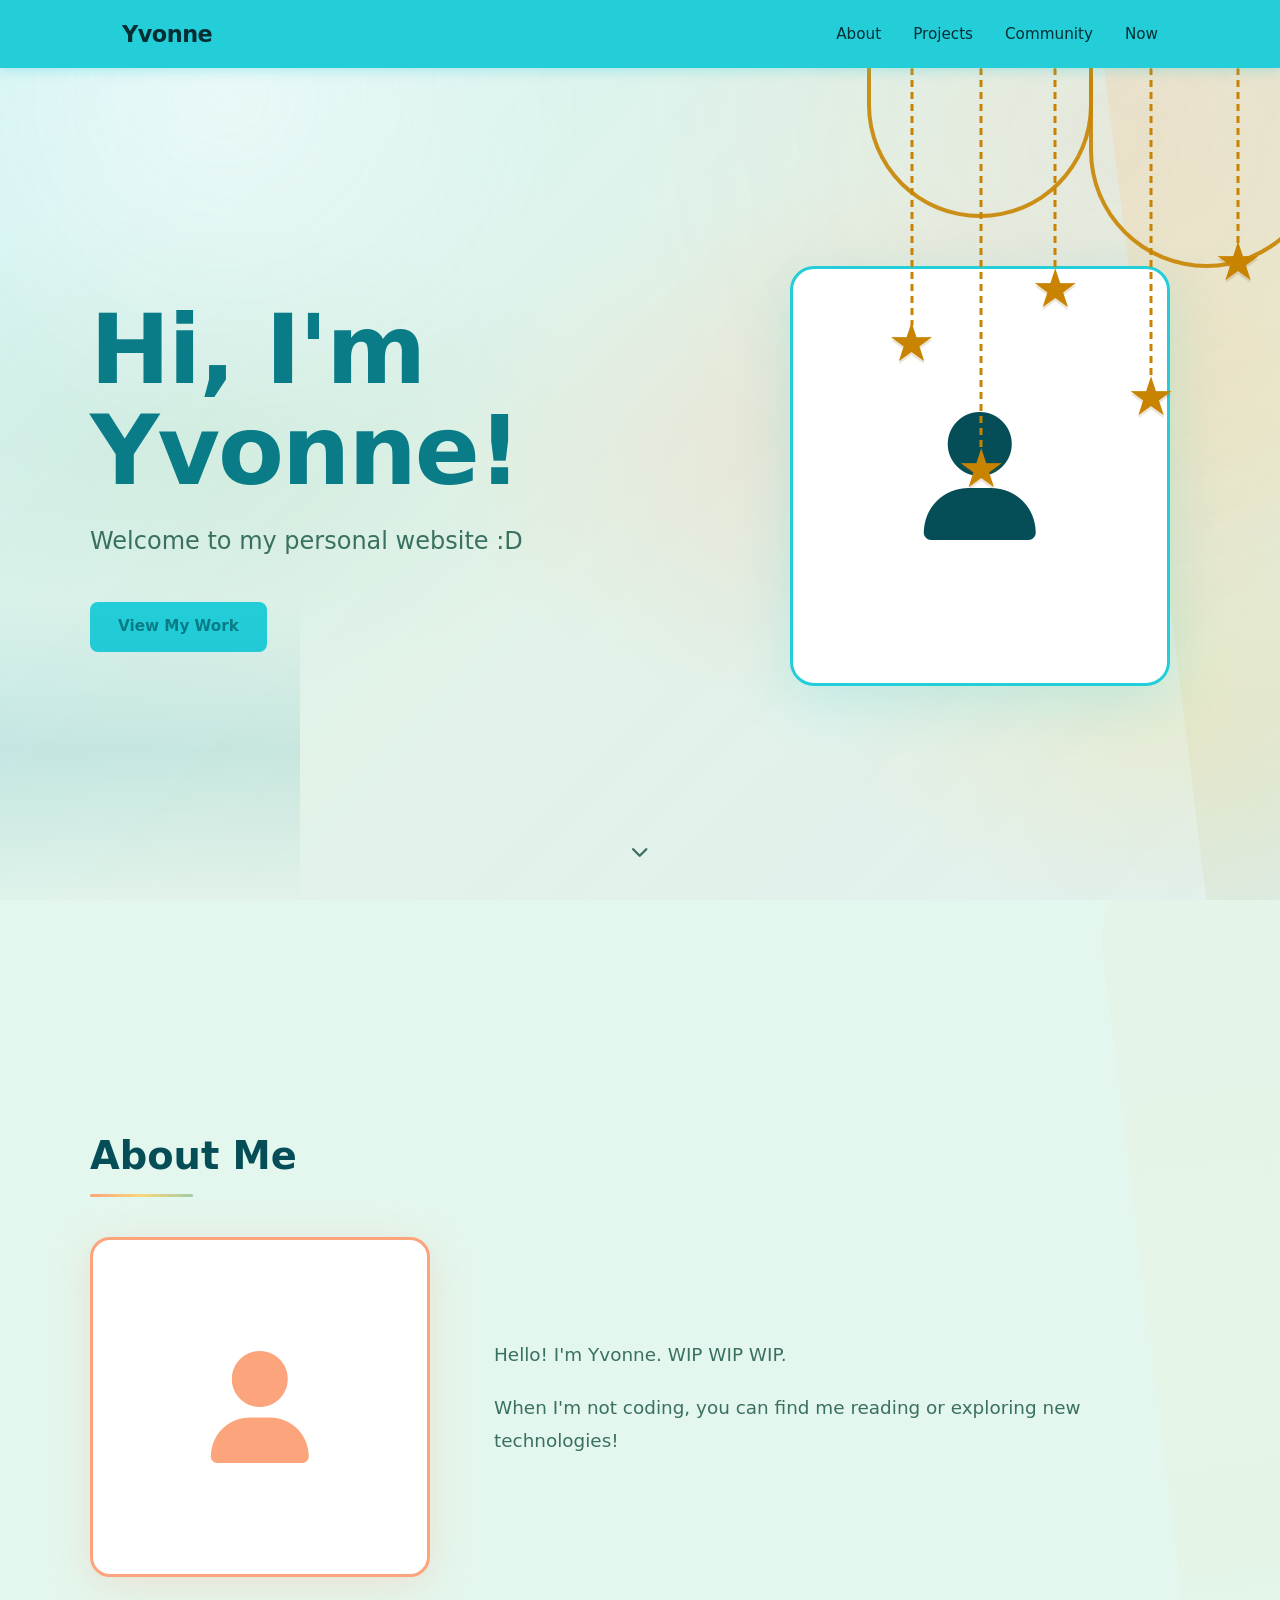
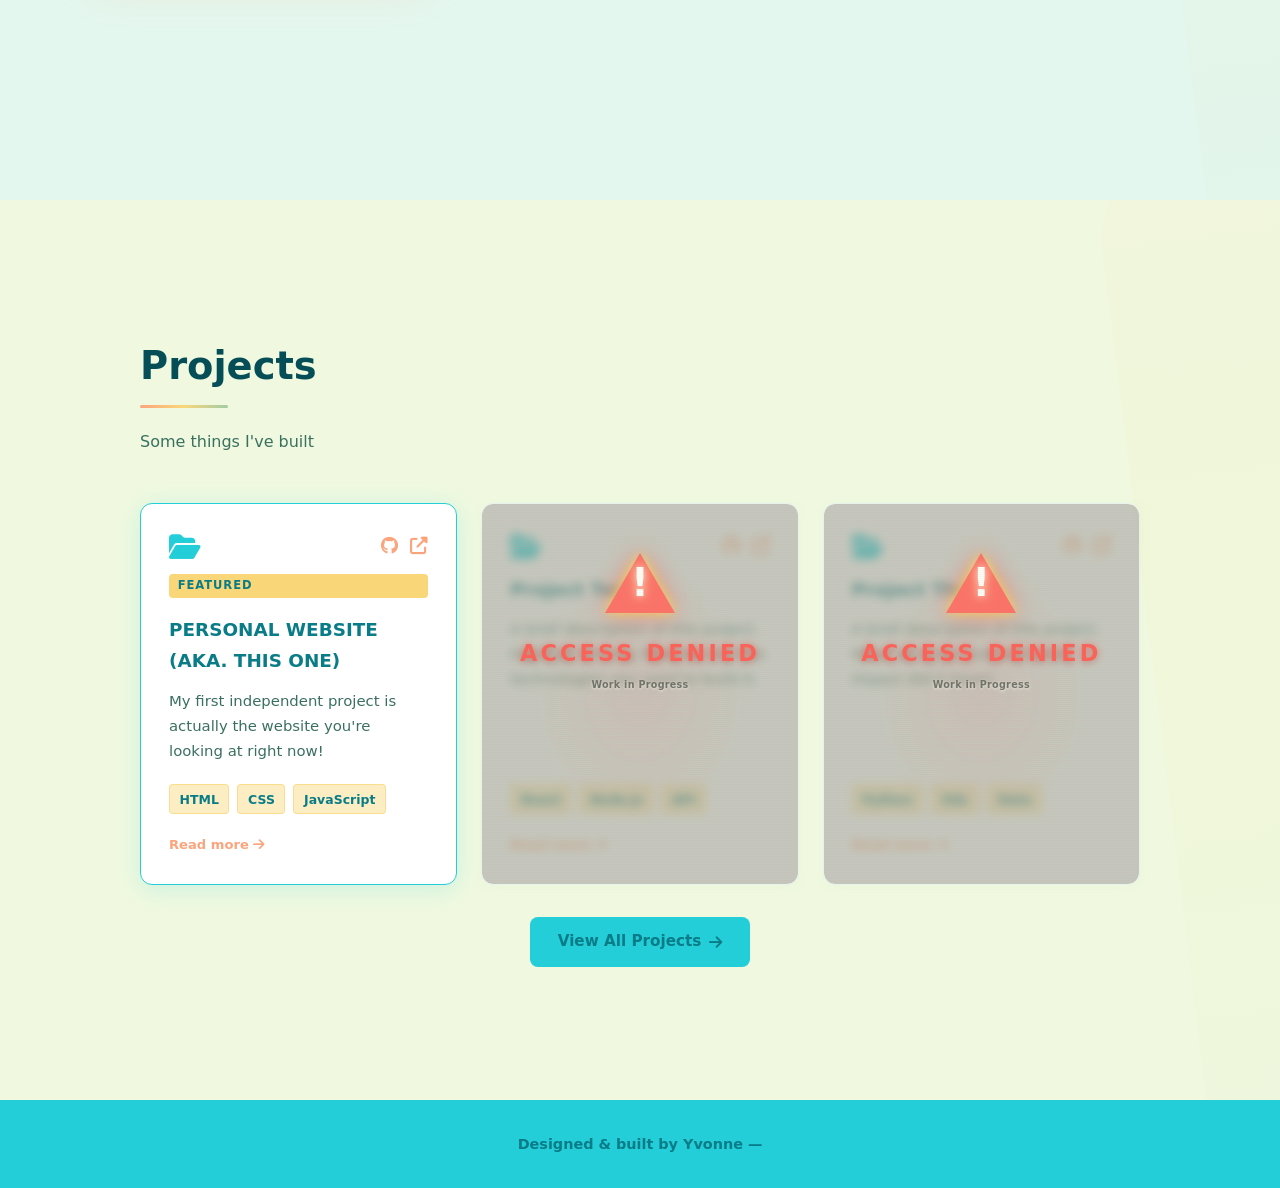
==== commit 04b7bd97: "remove contact" ====
--- a/index.html
+++ b/index.html
@@ -23,10 +23,205 @@
           <li><a href="projects.html">Projects</a></li>
           <li><a href="community.html">Community</a></li>
           <li><a href="now.html">Now</a></li>
-          <li><a href="#contact">Contact</a></li>
         </ul>
       </div>
     </nav>
+
+    <!-- HUD Corner Decoration (bottom-left) - Futuristic Tech Design -->
+    <div class="hud-corner" aria-hidden="true">
+      <svg viewBox="0 0 300 300" fill="none" xmlns="http://www.w3.org/2000/svg">
+        <!-- Dark solid background panel -->
+        <rect x="5" y="5" width="135" height="135" rx="4" fill="rgba(10, 140, 155, 0.08)" stroke="rgba(10, 140, 155, 0.3)" stroke-width="1"/>
+        
+        <!-- Background grid pattern -->
+        <g opacity="0.15">
+          <line x1="25" y1="5" x2="25" y2="140" stroke="#0fa0af" stroke-width="0.5"/>
+          <line x1="50" y1="5" x2="50" y2="140" stroke="#0fa0af" stroke-width="0.5"/>
+          <line x1="75" y1="5" x2="75" y2="140" stroke="#0fa0af" stroke-width="0.5"/>
+          <line x1="100" y1="5" x2="100" y2="140" stroke="#0fa0af" stroke-width="0.5"/>
+          <line x1="125" y1="5" x2="125" y2="140" stroke="#0fa0af" stroke-width="0.5"/>
+          <line x1="5" y1="25" x2="140" y2="25" stroke="#0fa0af" stroke-width="0.5"/>
+          <line x1="5" y1="50" x2="140" y2="50" stroke="#0fa0af" stroke-width="0.5"/>
+          <line x1="5" y1="75" x2="140" y2="75" stroke="#0fa0af" stroke-width="0.5"/>
+          <line x1="5" y1="100" x2="140" y2="100" stroke="#0fa0af" stroke-width="0.5"/>
+          <line x1="5" y1="125" x2="140" y2="125" stroke="#0fa0af" stroke-width="0.5"/>
+        </g>
+        
+        <!-- Main L-shaped corner bracket (very thick) -->
+        <path d="M 8 120 L 8 8 L 120 8" stroke="#0a6b75" stroke-width="5" stroke-linecap="square" stroke-linejoin="miter"/>
+        <path d="M 16 112 L 16 16 L 112 16" stroke="#0fa0af" stroke-width="2.5" stroke-linecap="square" stroke-linejoin="miter"/>
+        <path d="M 24 104 L 24 24 L 104 24" stroke="#0fa0af" stroke-width="1" stroke-linecap="square" stroke-linejoin="miter" opacity="0.5"/>
+        
+        <!-- Corner accent - large filled squares at the inner corner -->
+        <rect x="3" y="115" width="14" height="14" fill="#0a6b75" rx="2"/>
+        <rect x="6" y="118" width="8" height="8" fill="#0fa0af" rx="1"/>
+        <rect x="115" y="3" width="14" height="14" fill="#0a6b75" rx="2"/>
+        <rect x="118" y="6" width="8" height="8" fill="#0fa0af" rx="1"/>
+        
+        <!-- Vertical circuit traces going down (thick) -->
+        <path d="M 40 8 L 40 55 L 65 55 L 65 95" stroke="#0a6b75" stroke-width="3" stroke-linecap="square" stroke-linejoin="miter"/>
+        <path d="M 44 8 L 44 52 L 62 52 L 62 90" stroke="#0fa0af" stroke-width="1.5" stroke-linecap="square" stroke-linejoin="miter"/>
+        <circle cx="65" cy="95" r="7" fill="none" stroke="#0a6b75" stroke-width="2"/>
+        <circle cx="65" cy="95" r="4" fill="none" stroke="#0fa0af" stroke-width="1.5"/>
+        <circle cx="65" cy="95" r="3" fill="#0fa0af" opacity="0.8">
+          <animate attributeName="r" values="2.5;4.5;2.5" dur="2s" repeatCount="indefinite"/>
+          <animate attributeName="opacity" values="0.6;1;0.6" dur="2s" repeatCount="indefinite"/>
+        </circle>
+        
+        <path d="M 90 8 L 90 45 L 115 45 L 115 75" stroke="#0a6b75" stroke-width="2.5" stroke-linecap="square" stroke-linejoin="miter"/>
+        <path d="M 93 8 L 93 42 L 112 42 L 112 72" stroke="#0fa0af" stroke-width="1" stroke-linecap="square" stroke-linejoin="miter"/>
+        <circle cx="115" cy="75" r="6" fill="none" stroke="#0a6b75" stroke-width="1.5"/>
+        <circle cx="115" cy="75" r="3.5" fill="#0fa0af" opacity="0.7">
+          <animate attributeName="r" values="3;5;3" dur="2.2s" repeatCount="indefinite"/>
+        </circle>
+        
+        <!-- Horizontal circuit traces going right (thick) -->
+        <path d="M 8 40 L 55 40 L 55 65 L 95 65" stroke="#0a6b75" stroke-width="3" stroke-linecap="square" stroke-linejoin="miter"/>
+        <path d="M 8 44 L 52 44 L 52 62 L 90 62" stroke="#0fa0af" stroke-width="1.5" stroke-linecap="square" stroke-linejoin="miter"/>
+        <circle cx="95" cy="65" r="7" fill="none" stroke="#0a6b75" stroke-width="2"/>
+        <circle cx="95" cy="65" r="4" fill="none" stroke="#0fa0af" stroke-width="1.5"/>
+        <circle cx="95" cy="65" r="3" fill="#0fa0af" opacity="0.8">
+          <animate attributeName="r" values="2.5;4.5;2.5" dur="2.5s" repeatCount="indefinite"/>
+          <animate attributeName="opacity" values="0.6;1;0.6" dur="2.5s" repeatCount="indefinite"/>
+        </circle>
+        
+        <!-- Additional parallel traces -->
+        <path d="M 8 70 L 45 70 L 45 88 L 68 88" stroke="#0a6b75" stroke-width="2" stroke-linecap="square" stroke-linejoin="miter" opacity="0.6"/>
+        <path d="M 8 90 L 35 90 L 35 105 L 55 105" stroke="#0a6b75" stroke-width="1.5" stroke-linecap="square" stroke-linejoin="miter" opacity="0.4"/>
+        <path d="M 70 8 L 70 38 L 88 38 L 88 55" stroke="#0a6b75" stroke-width="2" stroke-linecap="square" stroke-linejoin="miter" opacity="0.6"/>
+        <path d="M 90 8 L 90 30 L 105 30 L 105 50" stroke="#0a6b75" stroke-width="1.5" stroke-linecap="square" stroke-linejoin="miter" opacity="0.4"/>
+        
+        <!-- Solder pad rectangles -->
+        <rect x="60" y="60" width="12" height="12" fill="#0a6b75" opacity="0.5" rx="2"/>
+        <rect x="62" y="62" width="8" height="8" fill="#0fa0af" opacity="0.3" rx="1"/>
+        <rect x="40" y="60" width="12" height="12" fill="#0a6b75" opacity="0.4" rx="2"/>
+        <rect x="20" y="85" width="10" height="10" fill="#0a6b75" opacity="0.35" rx="2"/>
+        
+        <!-- Data stream bars (vertical equalizer style) - BOLD -->
+        <g opacity="0.7">
+          <rect x="100" y="90" width="6" height="18" fill="#0a6b75" rx="1.5">
+            <animate attributeName="height" values="18;28;10;18" dur="1.2s" repeatCount="indefinite"/>
+            <animate attributeName="y" values="90;80;88;90" dur="1.2s" repeatCount="indefinite"/>
+          </rect>
+          <rect x="100" y="92" width="2" height="14" fill="#0fa0af" rx="1">
+            <animate attributeName="height" values="14;22;8;14" dur="1.2s" repeatCount="indefinite"/>
+            <animate attributeName="y" values="92;84;90;92" dur="1.2s" repeatCount="indefinite"/>
+          </rect>
+          
+          <rect x="110" y="85" width="6" height="23" fill="#0a6b75" rx="1.5">
+            <animate attributeName="height" values="23;14;28;23" dur="1.5s" repeatCount="indefinite"/>
+            <animate attributeName="y" values="85;94;80;85" dur="1.5s" repeatCount="indefinite"/>
+          </rect>
+          <rect x="110" y="87" width="2" height="19" fill="#0fa0af" rx="1">
+            <animate attributeName="height" values="19;10;24;19" dur="1.5s" repeatCount="indefinite"/>
+            <animate attributeName="y" values="87;96;82;87" dur="1.5s" repeatCount="indefinite"/>
+          </rect>
+          
+          <rect x="120" y="80" width="6" height="28" fill="#0a6b75" rx="1.5">
+            <animate attributeName="height" values="28;18;22;28" dur="1.8s" repeatCount="indefinite"/>
+            <animate attributeName="y" values="80;90;86;80" dur="1.8s" repeatCount="indefinite"/>
+          </rect>
+          <rect x="120" y="82" width="2" height="24" fill="#0fa0af" rx="1">
+            <animate attributeName="height" values="24;14;18;24" dur="1.8s" repeatCount="indefinite"/>
+            <animate attributeName="y" values="82;92;86;82" dur="1.8s" repeatCount="indefinite"/>
+          </rect>
+          
+          <rect x="130" y="88" width="6" height="20" fill="#0a6b75" rx="1.5">
+            <animate attributeName="height" values="20;28;12;20" dur="1.4s" repeatCount="indefinite"/>
+            <animate attributeName="y" values="88;80;96;88" dur="1.4s" repeatCount="indefinite"/>
+          </rect>
+          <rect x="130" y="90" width="2" height="16" fill="#0fa0af" rx="1">
+            <animate attributeName="height" values="16;24;8;16" dur="1.4s" repeatCount="indefinite"/>
+            <animate attributeName="y" values="90;82;98;90" dur="1.4s" repeatCount="indefinite"/>
+          </rect>
+          
+          <rect x="140" y="82" width="6" height="26" fill="#0a6b75" rx="1.5">
+            <animate attributeName="height" values="26;16;30;26" dur="1.6s" repeatCount="indefinite"/>
+            <animate attributeName="y" values="82;92;78;82" dur="1.6s" repeatCount="indefinite"/>
+          </rect>
+          <rect x="140" y="84" width="2" height="22" fill="#0fa0af" rx="1">
+            <animate attributeName="height" values="22;12;26;22" dur="1.6s" repeatCount="indefinite"/>
+            <animate attributeName="y" values="84;94;80;84" dur="1.6s" repeatCount="indefinite"/>
+          </rect>
+        </g>
+        
+        <!-- Hexagonal sensor node - BOLD -->
+        <g transform="translate(150, 55)">
+          <polygon points="25,6 40,14 40,32 25,40 10,32 10,14" stroke="#0a6b75" stroke-width="2.5" fill="rgba(10,107,117,0.15)"/>
+          <polygon points="25,12 33,17 33,27 25,32 17,27 17,17" stroke="#0fa0af" stroke-width="1.5" fill="none"/>
+          <circle cx="25" cy="22" r="5" fill="#0a6b75" opacity="0.6">
+            <animate attributeName="r" values="4;7;4" dur="3s" repeatCount="indefinite"/>
+          </circle>
+          <circle cx="25" cy="22" r="3" fill="#0fa0af" opacity="0.7">
+            <animate attributeName="opacity" values="0.5;0.9;0.5" dur="3s" repeatCount="indefinite"/>
+          </circle>
+          <circle cx="25" cy="22" r="1.5" fill="#dff7f9" opacity="0.8"/>
+        </g>
+        
+        <!-- Radar sweep arc - BOLD -->
+        <g transform="translate(140, 130)" opacity="0.5">
+          <circle cx="0" cy="0" r="30" stroke="#0a6b75" stroke-width="1.5" stroke-dasharray="4 6"/>
+          <circle cx="0" cy="0" r="50" stroke="#0a6b75" stroke-width="1" stroke-dasharray="3 8"/>
+          <circle cx="0" cy="0" r="70" stroke="#0a6b75" stroke-width="0.6" stroke-dasharray="2 10"/>
+          <line x1="0" y1="0" x2="0" y2="-70" stroke="#0fa0af" stroke-width="1.5">
+            <animateTransform attributeName="transform" type="rotate" from="0" to="360" dur="6s" repeatCount="indefinite"/>
+          </line>
+        </g>
+        
+        <!-- Signal waves emanating - BOLD -->
+        <g opacity="0.5">
+          <path d="M 175 100 Q 190 88 205 100" stroke="#0a6b75" stroke-width="2" fill="none" stroke-linecap="round"/>
+          <path d="M 165 92 Q 190 74 215 92" stroke="#0a6b75" stroke-width="1.5" fill="none" stroke-linecap="round"/>
+          <path d="M 155 84 Q 190 60 225 84" stroke="#0a6b75" stroke-width="1" fill="none" stroke-linecap="round"/>
+        </g>
+        
+        <!-- Crosshair markers at key points - BOLD -->
+        <g opacity="0.6">
+          <line x1="190" y1="30" x2="190" y2="42" stroke="#0a6b75" stroke-width="1.5"/>
+          <line x1="185" y1="36" x2="195" y2="36" stroke="#0a6b75" stroke-width="1.5"/>
+          <line x1="220" y1="65" x2="220" y2="77" stroke="#0a6b75" stroke-width="1.5"/>
+          <line x1="215" y1="71" x2="225" y2="71" stroke="#0a6b75" stroke-width="1.5"/>
+          <line x1="190" y1="170" x2="190" y2="182" stroke="#0a6b75" stroke-width="1.5"/>
+          <line x1="185" y1="176" x2="195" y2="176" stroke="#0a6b75" stroke-width="1.5"/>
+        </g>
+        
+        <!-- Diagonal data lines - BOLD -->
+        <path d="M 120 120 L 170 170" stroke="#0a6b75" stroke-width="1.5" stroke-linecap="round" opacity="0.4" stroke-dasharray="6 4"/>
+        <path d="M 100 120 L 140 170" stroke="#0a6b75" stroke-width="1" stroke-linecap="round" opacity="0.25" stroke-dasharray="4 6"/>
+        
+        <!-- Corner tech accents - large triangles -->
+        <polygon points="20,110 32,110 20,122" fill="#0a6b75" opacity="0.6"/>
+        <polygon points="110,20 122,20 110,32" fill="#0a6b75" opacity="0.6"/>
+        
+        <!-- Tech decoration blocks -->
+        <rect x="130" y="8" width="8" height="5" fill="#0a6b75" rx="1" opacity="0.5"/>
+        <rect x="8" y="130" width="5" height="8" fill="#0a6b75" rx="1" opacity="0.5"/>
+        
+        <!-- Animated data particles -->
+        <circle r="2.5" fill="#0a6b75" opacity="0">
+          <animate attributeName="cx" values="40;65;65;95" dur="3s" repeatCount="indefinite"/>
+          <animate attributeName="cy" values="8;8;55;55" dur="3s" repeatCount="indefinite"/>
+          <animate attributeName="opacity" values="0;0.8;0.8;0" dur="3s" repeatCount="indefinite"/>
+        </circle>
+        <circle r="2" fill="#0a6b75" opacity="0">
+          <animate attributeName="cx" values="8;8;40;40" dur="2.5s" repeatCount="indefinite"/>
+          <animate attributeName="cy" values="8;50;50;80" dur="2.5s" repeatCount="indefinite"/>
+          <animate attributeName="opacity" values="0;0.7;0.7;0" dur="2.5s" repeatCount="indefinite"/>
+        </circle>
+        
+        <!-- Gradient definitions -->
+        <defs>
+          <linearGradient id="hudGrad1" x1="0%" y1="0%" x2="100%" y2="100%">
+            <stop offset="0%" stop-color="#0fa0af"/>
+            <stop offset="100%" stop-color="#0a6b75"/>
+          </linearGradient>
+          <linearGradient id="hudGrad2" x1="100%" y1="0%" x2="0%" y2="100%">
+            <stop offset="0%" stop-color="#0fa0af" stop-opacity="0.6"/>
+            <stop offset="100%" stop-color="#0a6b75" stop-opacity="0.3"/>
+          </linearGradient>
+        </defs>
+      </svg>
+    </div>
 
     <div class="scroll-charm" id="scroll-charm" aria-hidden="true">
       <span class="garden-line"></span>
@@ -45,7 +240,6 @@
           <p class="hero-tagline">Welcome to my personal website :D</p>
           <div class="hero-cta">
             <a href="#projects" class="btn btn-primary">View My Work</a>
-            <a href="#contact" class="btn btn-secondary">Get in Touch</a>
           </div>
         </div>
         <div class="hero-image">
@@ -73,23 +267,11 @@
           </div>
           <div class="about-text">
             <p>
-              Hello! I'm Yvonne. I'm a grade 9 student at St. Robert CHS. This is my personal
-              website where I showcase my projects and interests.
+              Hello! I'm Yvonne. WIP WIP WIP.
             </p>
             <p>
               When I'm not coding, you can find me reading or exploring new technologies!
             </p>
-            <div class="about-links">
-              <a href="#" class="social-link" aria-label="GitHub">
-                <i class="fab fa-github"></i>
-              </a>
-              <a href="#" class="social-link" aria-label="LinkedIn">
-                <i class="fab fa-linkedin"></i>
-              </a>
-              <a href="#" class="social-link" aria-label="Twitter">
-                <i class="fab fa-twitter"></i>
-              </a>
-            </div>
           </div>
         </div>
       </div>
@@ -101,8 +283,17 @@
         <h2 class="section-title">Projects</h2>
         <p class="section-subtitle">Some things I've built</p>
         <div class="projects-grid">
-          <!-- Project Card 1 -->
-          <article class="project-card">
+
+          <!-- Project Card 1 - Personal Website (Featured) -->
+          <article class="project-card project-card--featured" role="button" tabindex="0"
+            data-title="PERSONAL WEBSITE (AKA. THIS ONE)"
+            data-badge="Featured"
+            data-desc="This website was designed as a place to showcase some of my work and share a bit about myself. Although currently a heavy
+              work in progress, I plan to continue updating it as a personal project -- and as I learn more."
+            data-tags="HTML,CSS,JavaScript"
+            data-github="#"
+            data-demo="#"
+          >
             <div class="project-card-header">
               <i class="fas fa-folder-open project-icon"></i>
               <div class="project-links">
@@ -110,20 +301,40 @@
                 <a href="#" aria-label="Live Demo"><i class="fas fa-external-link-alt"></i></a>
               </div>
             </div>
-            <h3 class="project-title">Project One</h3>
+            <span class="project-badge">Featured</span>
+            <h3 class="project-title">PERSONAL WEBSITE (AKA. THIS ONE)</h3>
             <p class="project-description">
-              A brief description of this project. What problem does it solve?
-              What did you build and why?
+              My first independent project is actually the website you're looking at right now!
             </p>
             <ul class="project-tags">
               <li>HTML</li>
               <li>CSS</li>
               <li>JavaScript</li>
             </ul>
+            <span class="project-card-readmore">Read more <i class="fas fa-arrow-right"></i></span>
           </article>
 
-          <!-- Project Card 2 -->
-          <article class="project-card">
+          <!-- Project Card 2 - WIP -->
+          <article class="project-card wip-card" role="button" tabindex="0"
+            data-title="Project Two"
+            data-desc="A brief description of this project. Highlight the key features and the technologies you used to build it. What did you learn? What would you do differently?"
+            data-tags="React,Node.js,API"
+            data-github="#"
+            data-demo="#"
+          >
+            <div class="wip-card-overlay">
+              <div class="wip-card-warning">
+                <div class="wip-card-triangle"></div>
+                <div class="wip-card-triangle-inner">
+                  <span>!</span>
+                </div>
+              </div>
+              <div class="wip-card-text-area">
+                <span class="wip-card-subtext">ACCESS DENIED</span>
+                <span class="wip-card-subtext" style="font-size: 0.6rem;">Work in Progress</span>
+              </div>
+            </div>
+            <div class="wip-card-scanlines"></div>
             <div class="project-card-header">
               <i class="fas fa-folder-open project-icon"></i>
               <div class="project-links">
@@ -141,10 +352,30 @@
               <li>Node.js</li>
               <li>API</li>
             </ul>
+            <span class="project-card-readmore">Read more <i class="fas fa-arrow-right"></i></span>
           </article>
 
-          <!-- Project Card 3 -->
-          <article class="project-card">
+          <!-- Project Card 3 - WIP -->
+          <article class="project-card wip-card" role="button" tabindex="0"
+            data-title="Project Three"
+            data-desc="A brief description of this project. What was your role and what impact did it have? Share what you're most proud of!"
+            data-tags="Python,SQL,Data"
+            data-github="#"
+            data-demo="#"
+          >
+            <div class="wip-card-overlay">
+              <div class="wip-card-warning">
+                <div class="wip-card-triangle"></div>
+                <div class="wip-card-triangle-inner">
+                  <span>!</span>
+                </div>
+              </div>
+              <div class="wip-card-text-area">
+                <span class="wip-card-subtext">ACCESS DENIED</span>
+                <span class="wip-card-subtext" style="font-size: 0.6rem;">Work in Progress</span>
+              </div>
+            </div>
+            <div class="wip-card-scanlines"></div>
             <div class="project-card-header">
               <i class="fas fa-folder-open project-icon"></i>
               <div class="project-links">
@@ -162,56 +393,91 @@
               <li>SQL</li>
               <li>Data</li>
             </ul>
+            <span class="project-card-readmore">Read more <i class="fas fa-arrow-right"></i></span>
           </article>
         </div>
+
+        <!-- View All Projects Button -->
+        <div class="projects-cta" style="text-align: center; margin-top: 2rem;">
+          <a href="projects.html" class="btn btn-primary">View All Projects <i class="fas fa-arrow-right"></i></a>
+        </div>
       </div>
     </section>
 
-    <!-- Contact Section -->
-    <section id="contact">
-      <div class="section-container">
-        <h2 class="section-title">Get In Touch</h2>
-        <p class="section-subtitle">
-          Have a question or want to work together? Send me a message!
-        </p>
-        <form class="contact-form" id="contact-form" novalidate>
-          <div class="form-group">
-            <label for="name">Name</label>
-            <input
-              type="text"
-              id="name"
-              name="name"
-              placeholder="Your name"
-              required
-            />
+    <!-- Project Detail Modal -->
+    <div class="modal-overlay" id="project-modal" role="dialog" aria-modal="true" aria-labelledby="modal-title" hidden>
+      <div class="modal">
+        <button class="modal-close" id="modal-close" aria-label="Close">
+          <i class="fas fa-times"></i>
+        </button>
+        <div class="modal-image-wrap">
+          <div class="modal-image-placeholder"><i class="fas fa-folder-open"></i></div>
+        </div>
+        <div class="modal-body">
+          <span class="project-badge modal-badge" id="modal-badge" hidden></span>
+          <h2 class="modal-title" id="modal-title"></h2>
+          <ul class="project-tags modal-tags" id="modal-tags"></ul>
+          <p class="modal-desc" id="modal-desc"></p>
+          <div class="modal-actions">
+            <a href="#" class="btn btn-primary" id="modal-demo" target="_blank" rel="noopener">
+              <i class="fas fa-external-link-alt"></i> Live Demo
+            </a>
+            <a href="#" class="btn btn-secondary" id="modal-github" target="_blank" rel="noopener">
+              <i class="fab fa-github"></i> GitHub
+            </a>
           </div>
-          <div class="form-group">
-            <label for="email">Email</label>
-            <input
-              type="email"
-              id="email"
-              name="email"
-              placeholder="your@email.com"
-              required
-            />
-          </div>
-          <div class="form-group">
-            <label for="message">Message</label>
-            <textarea
-              id="message"
-              name="message"
-              rows="5"
-              placeholder="Your message..."
-              required
-            ></textarea>
-          </div>
-          <button type="submit" class="btn btn-primary btn-full">
-            Send Message <i class="fas fa-paper-plane"></i>
-          </button>
-          <p class="form-status" id="form-status" aria-live="polite"></p>
-        </form>
-      </div>
-    </section>
+        </div>
+      </div>
+    </div>
+
+    <!-- Project Modal Script -->
+    <script>
+      // Project detail modal for index.html
+      (function() {
+        const modal = document.getElementById("project-modal");
+        const modalClose = document.getElementById("modal-close");
+
+        function openModal(card) {
+          document.getElementById("modal-title").textContent = card.dataset.title || "";
+          document.getElementById("modal-desc").textContent = card.dataset.desc || "";
+
+          const badge = document.getElementById("modal-badge");
+          if (card.dataset.badge) {
+            badge.textContent = card.dataset.badge;
+            badge.hidden = false;
+          } else {
+            badge.hidden = true;
+          }
+
+          const tagsEl = document.getElementById("modal-tags");
+          tagsEl.innerHTML = (card.dataset.tags || "").split(",").map(t =>
+            `<li>${t.trim()}</li>`).join("");
+
+          document.getElementById("modal-github").href = card.dataset.github || "#";
+          document.getElementById("modal-demo").href = card.dataset.demo || "#";
+
+          modal.hidden = false;
+          document.body.style.overflow = "hidden";
+          modalClose.focus();
+        }
+
+        function closeModal() {
+          modal.hidden = true;
+          document.body.style.overflow = "";
+        }
+
+        document.querySelectorAll(".project-card[role='button']").forEach((card) => {
+          card.addEventListener("click", () => openModal(card));
+          card.addEventListener("keydown", (e) => {
+            if (e.key === "Enter" || e.key === " ") { e.preventDefault(); openModal(card); }
+          });
+        });
+
+        modalClose.addEventListener("click", closeModal);
+        modal.addEventListener("click", (e) => { if (e.target === modal) closeModal(); });
+        document.addEventListener("keydown", (e) => { if (e.key === "Escape") closeModal(); });
+      })();
+    </script>
 
     <!-- Footer -->
     <footer>
--- a/styles.css
+++ b/styles.css
@@ -1760,3 +1760,241 @@
     justify-content: center;
   }
 }
+
+/* ===========================
+    HUD Corner Decoration (Bottom-Left)
+    Futuristic Tech Design - Bold Version
+    =========================== */
+.hud-corner {
+  position: fixed;
+  bottom: 0;
+  left: 0;
+  width: 300px;
+  height: 300px;
+  z-index: 10;
+  pointer-events: none;
+  opacity: 1;
+}
+
+.hud-corner svg {
+  width: 100%;
+  height: 100%;
+  transform: rotate(-90deg);
+  transform-origin: bottom left;
+  filter: 
+    drop-shadow(0 0 8px rgba(10, 140, 155, 0.7))
+    drop-shadow(0 0 16px rgba(10, 140, 155, 0.4));
+  animation: hud-breathe 4s ease-in-out infinite;
+}
+
+/* Scanning line effect */
+.hud-corner::before {
+  content: "";
+  position: absolute;
+  inset: 0;
+  background: linear-gradient(180deg, transparent 0%, rgba(10, 140, 155, 0.12) 50%, transparent 100%);
+  animation: hud-scan 3s linear infinite;
+  pointer-events: none;
+}
+
+@keyframes hud-breathe {
+  0%, 100% {
+    filter: 
+      drop-shadow(0 0 8px rgba(10, 140, 155, 0.7))
+      drop-shadow(0 0 16px rgba(10, 140, 155, 0.4));
+  }
+  50% {
+    filter: 
+      drop-shadow(0 0 16px rgba(10, 140, 155, 0.95))
+      drop-shadow(0 0 32px rgba(10, 140, 155, 0.6));
+  }
+}
+
+@keyframes hud-scan {
+  0% { transform: translateY(-100%); }
+  100% { transform: translateY(100%); }
+}
+
+@media (max-width: 768px) {
+  .hud-corner {
+    width: 200px;
+    height: 200px;
+  }
+}
+
+@media (max-width: 480px) {
+  .hud-corner {
+    width: 150px;
+    height: 150px;
+  }
+}
+
+/* ===========================
+   Projects Page - WIP Overlay on Cards
+   =========================== */
+.wip-card {
+  position: relative;
+  overflow: hidden;
+}
+
+.wip-card::before {
+  content: "";
+  position: absolute;
+  inset: 0;
+  background:
+    radial-gradient(ellipse 50% 50% at 50% 50%, rgba(255, 0, 0, 0.08), transparent 70%),
+    rgba(0, 0, 0, 0.35);
+  backdrop-filter: blur(5px);
+  z-index: 2;
+  transition: opacity 0.3s ease;
+}
+
+.wip-card .wip-card-overlay {
+  position: absolute;
+  inset: 0;
+  z-index: 4;
+  display: flex;
+  flex-direction: column;
+  align-items: center;
+  justify-content: flex-start;
+  padding-top: 14%;
+  pointer-events: none;
+  gap: 1rem;
+}
+
+.wip-card-warning {
+  position: relative;
+  width: 70px;
+  height: 70px;
+  display: flex;
+  align-items: center;
+  justify-content: center;
+}
+
+.wip-card-triangle {
+  width: 0;
+  height: 0;
+  border-left: 35px solid transparent;
+  border-right: 35px solid transparent;
+  border-bottom: 60px solid #ff1a1a;
+  filter:
+    drop-shadow(0 0 6px rgba(255, 200, 0, 0.9))
+    drop-shadow(0 0 12px rgba(255, 0, 0, 0.6));
+  animation: wip-card-pulse 2s ease-in-out infinite;
+}
+
+.wip-card-triangle-inner {
+  position: absolute;
+  top: 50%;
+  left: 50%;
+  transform: translate(-50%, -50%);
+  width: 28px;
+  height: 28px;
+  display: flex;
+  align-items: center;
+  justify-content: center;
+}
+
+.wip-card-triangle-inner span {
+  font-size: 2.4rem;
+  font-weight: 800;
+  color: #fff;
+  text-shadow: 0 0 8px rgba(255, 255, 255, 0.9), 0 0 16px rgba(255, 200, 0, 0.5);
+  line-height: 1;
+}
+
+.wip-card-text-area {
+  display: flex;
+  flex-direction: column;
+  align-items: center;
+  gap: 0.3rem;
+}
+
+.wip-card-text-area .wip-card-subtext:first-child {
+  font-size: 1.4rem;
+  font-weight: 800;
+  color: #ff0000;
+  letter-spacing: 0.14em;
+  text-transform: uppercase;
+  text-shadow: 0 0 10px rgba(255, 0, 0, 0.6), 0 2px 6px rgba(0, 0, 0, 0.3);
+}
+
+.wip-card-text-area .wip-card-subtext:last-child {
+  font-size: 1.15rem;
+  font-weight: 700;
+  color: #1a1a1a;
+  letter-spacing: 0.03em;
+  text-shadow: 0 1px 3px rgba(255, 255, 255, 0.7);
+}
+
+.wip-card-scanlines {
+  position: absolute;
+  inset: 0;
+  background: repeating-linear-gradient(
+    0deg,
+    transparent,
+    transparent 1px,
+    rgba(255, 0, 0, 0.04) 1px,
+    rgba(255, 0, 0, 0.04) 2px
+  );
+  pointer-events: none;
+  animation: wip-card-scan 6s linear infinite;
+  z-index: 5;
+}
+
+/* Disable clicking on WIP cards */
+.wip-card {
+  pointer-events: none;
+  opacity: 0.6;
+}
+
+.wip-card:hover {
+  transform: none;
+  box-shadow: 0 2px 12px rgba(161, 204, 166, 0.12);
+  border-color: var(--border);
+}
+
+@keyframes wip-card-pulse {
+  0%, 100% { opacity: 0.9; }
+  50% { opacity: 1; filter: drop-shadow(0 0 20px rgba(255, 0, 0, 0.8)); }
+}
+
+@keyframes wip-card-scan {
+  0% { transform: translateY(0); }
+  100% { transform: translateY(2px); }
+}
+
+@media (max-width: 768px) {
+  .wip-card .wip-card-overlay {
+    padding-top: 12%;
+    gap: 0.85rem;
+  }
+
+  .wip-card-warning {
+    width: 50px;
+    height: 50px;
+  }
+
+  .wip-card-triangle {
+    border-left-width: 25px;
+    border-right-width: 25px;
+    border-bottom-width: 43px;
+  }
+
+  .wip-card-triangle-inner {
+    width: 20px;
+    height: 20px;
+  }
+
+  .wip-card-triangle-inner span {
+    font-size: 1.5rem;
+  }
+
+  .wip-card-text-area .wip-card-subtext:first-child {
+    font-size: 0.95rem;
+  }
+
+  .wip-card-text-area .wip-card-subtext:last-child {
+    font-size: 0.82rem;
+  }
+}
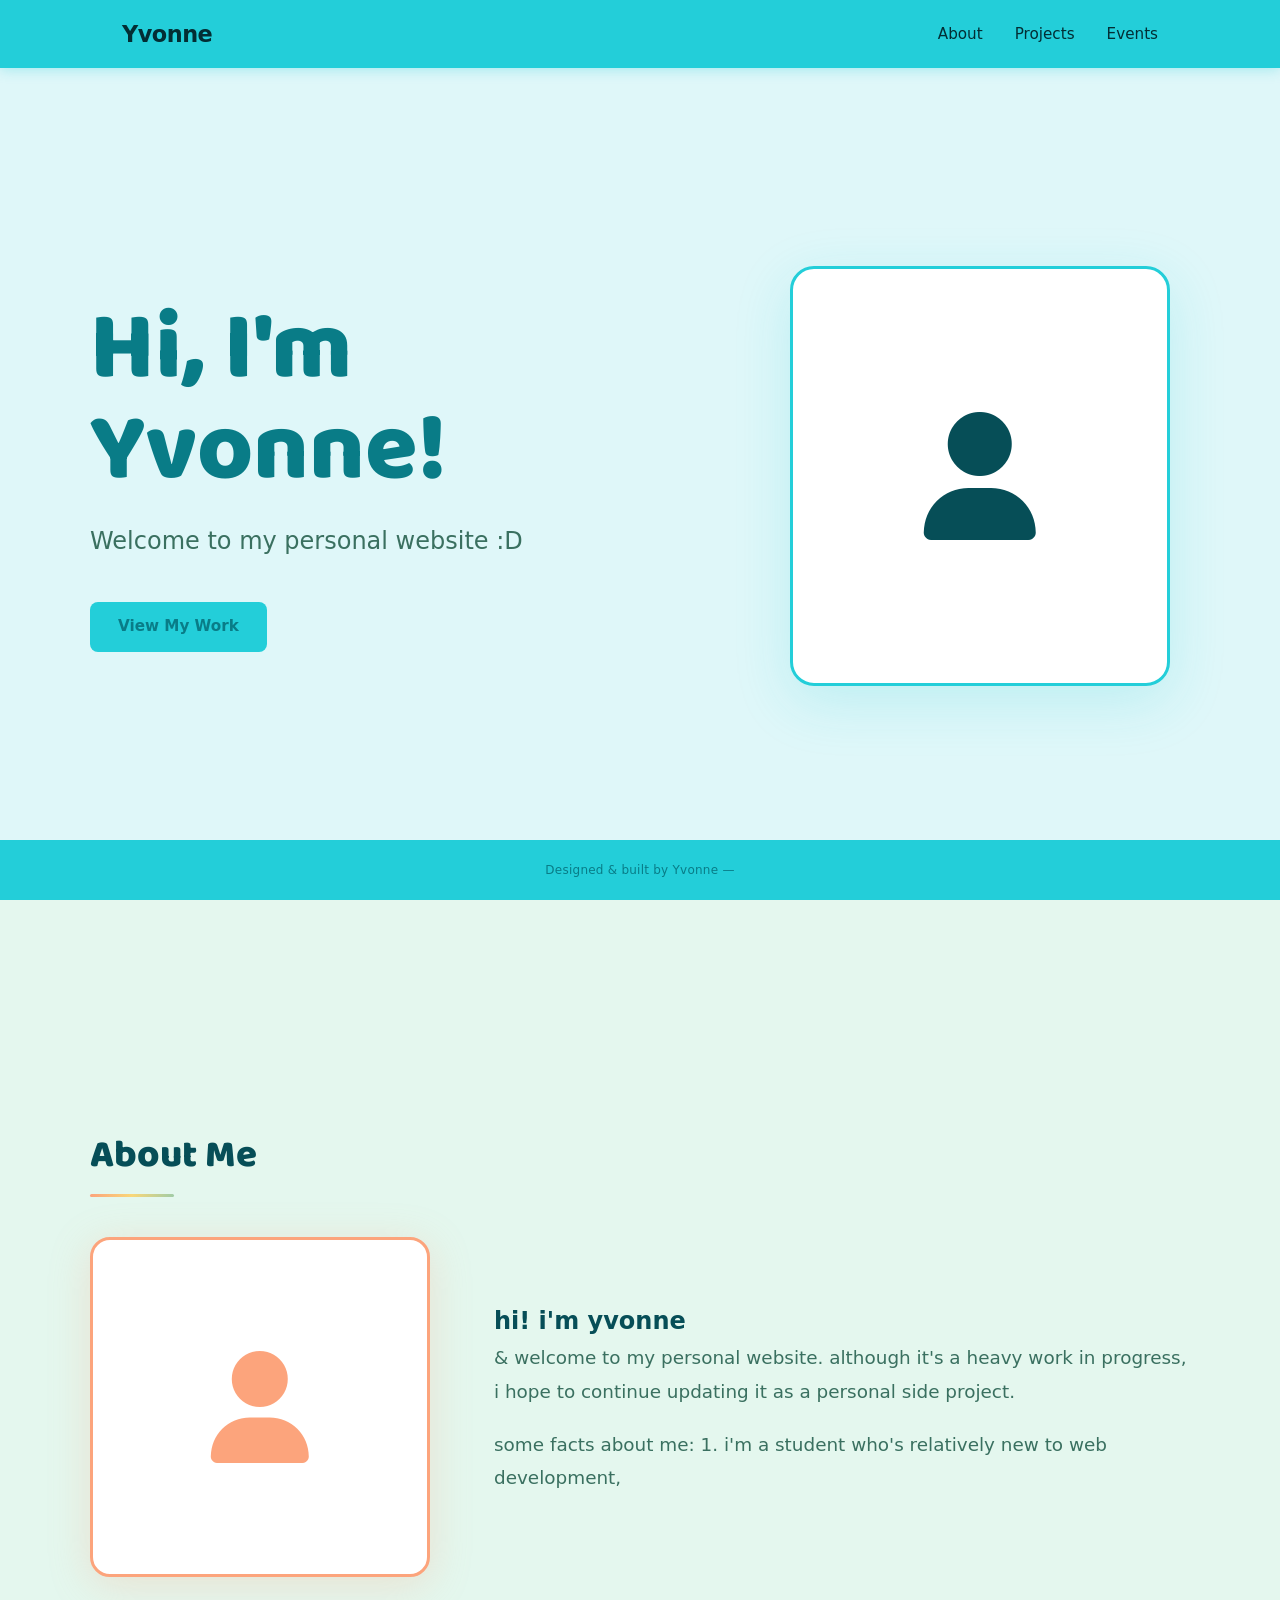
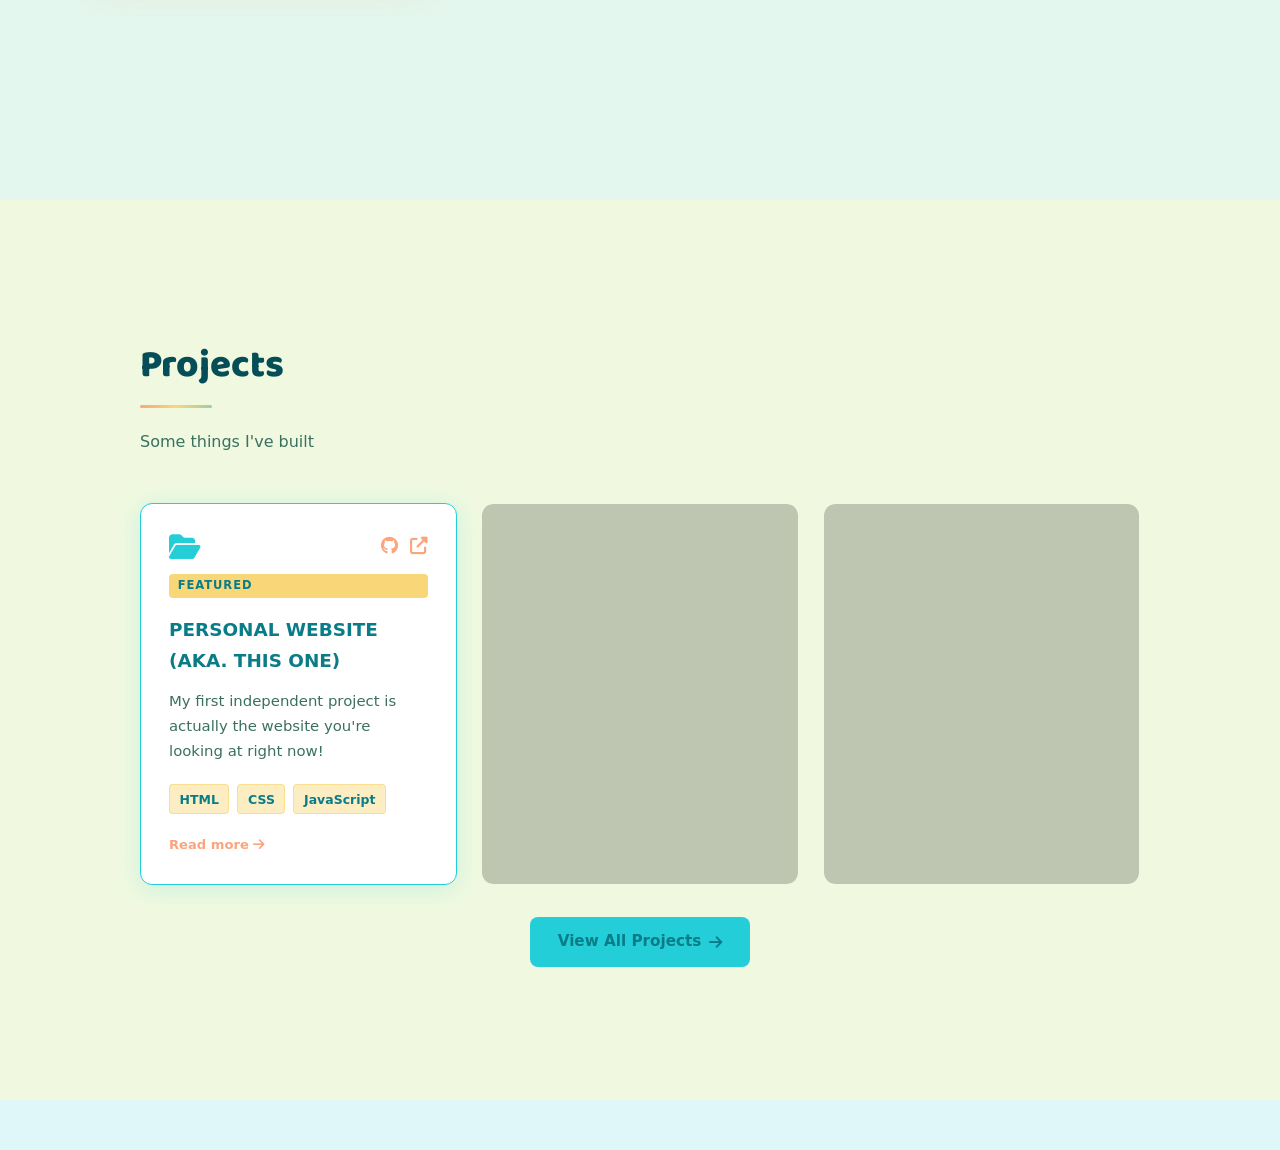
==== commit 70bcfb25: "check in" ====
--- a/index.html
+++ b/index.html
@@ -5,6 +5,9 @@
     <meta name="viewport" content="width=device-width, initial-scale=1.0" />
     <title>Yvonne | Personal Website</title>
     <link rel="stylesheet" href="styles.css" />
+    <link rel="preconnect" href="https://fonts.googleapis.com">
+    <link rel="preconnect" href="https://fonts.gstatic.com" crossorigin>
+    <link href="https://fonts.googleapis.com/css2?family=Baloo+2:wght@400;500;600;700;800&display=swap" rel="stylesheet">
     <link
       rel="stylesheet"
       href="https://cdnjs.cloudflare.com/ajax/libs/font-awesome/6.5.0/css/all.min.css"
@@ -21,8 +24,7 @@
         <ul class="nav-links" id="nav-links">
           <li><a href="#about">About</a></li>
           <li><a href="projects.html">Projects</a></li>
-          <li><a href="community.html">Community</a></li>
-          <li><a href="now.html">Now</a></li>
+          <li><a href="events.html">Events</a></li>
         </ul>
       </div>
     </nav>
@@ -265,12 +267,16 @@
               <i class="fas fa-user"></i>
             </div>
           </div>
-          <div class="about-text">
+<div class="about-text">
+            <h1>
+              hi! i'm yvonne
+            </h1>
             <p>
-              Hello! I'm Yvonne. WIP WIP WIP.
+              & welcome to my personal website. although it's a heavy work in progress, i hope to continue updating it as a personal side project. 
             </p>
             <p>
-              When I'm not coding, you can find me reading or exploring new technologies!
+              some facts about me:
+              1. i'm a student who's relatively new to web development, 
             </p>
           </div>
         </div>
--- a/styles.css
+++ b/styles.css
@@ -38,6 +38,7 @@
   color: var(--text-primary);
   font-family: "Segoe UI", system-ui, -apple-system, sans-serif;
   line-height: 1.7;
+  padding-bottom: 50px;
 }
 
 a {
@@ -194,11 +195,7 @@
   position: relative;
   isolation: isolate;
   overflow: hidden;
-  background:
-    radial-gradient(ellipse 60% 50% at 70% 50%, rgba(252, 164, 124, 0.22) 0%, transparent 60%),
-    radial-gradient(ellipse 45% 40% at 90% 80%, rgba(249, 215, 121, 0.2) 0%, transparent 55%),
-    radial-gradient(ellipse 55% 45% at 15% 50%, rgba(161, 204, 166, 0.18) 0%, transparent 60%),
-    var(--bg-primary);
+  background: var(--bg-primary);
 }
 
 .hero-inner {
@@ -258,9 +255,9 @@
   font-size: clamp(3rem, 9vw, 6rem);
   font-weight: 800;
   line-height: 1.05;
-  letter-spacing: -2px;
   color: var(--accent-deep);
   margin-bottom: 0.75rem;
+  font-family: "Baloo 2", "Segoe UI", system-ui, -apple-system, sans-serif;
 }
 
 .hero-tagline {
@@ -301,30 +298,7 @@
    Scroll Charm
    =========================== */
 .scroll-charm {
-  --grow-1: 0.68;
-  --grow-2: 0.5;
-  --grow-3: 0.38;
-  --stem-1: 0.42;
-  --stem-2: 0.32;
-  --stem-3: 0.24;
-  --leaf-1: 1;
-  --leaf-2: 0.82;
-  --leaf-3: 0.62;
-  --bud-1: 1;
-  --bud-2: 0.85;
-  --bud-3: 0.7;
-  --bloom-1: 0;
-  --bloom-2: 0;
-  --bloom-3: 0;
-  --star-gold: #c88400;
-  position: fixed;
-  top: var(--nav-height);
-  right: 0;
-  width: clamp(220px, 34vw, 460px);
-  height: calc(100vh - var(--nav-height));
-  z-index: 2;
-  pointer-events: none;
-  overflow: hidden;
+  display: none;
 }
 
 .scroll-charm::before,
@@ -627,30 +601,7 @@
 }
 
 .grass-slope {
-  position: absolute;
-  right: -7%;
-  bottom: -7%;
-  width: 108%;
-  height: 62%;
-  background: #08784f;
-  clip-path: polygon(
-    0 100%,
-    0 92%,
-    4% 78%,
-    11% 66%,
-    20% 55%,
-    31% 45%,
-    44% 36%,
-    59% 28%,
-    75% 20%,
-    90% 12%,
-    100% 6%,
-    100% 100%,
-    0 100%
-  );
-  border-radius: 60% 0 0 0;
-  opacity: 0.95;
-  z-index: 1;
+  display: none;
 }
 
 .grass-slope::after {
@@ -694,113 +645,12 @@
 
 #hero::before,
 section:not(#hero)::before {
-  content: "";
-  position: absolute;
-  top: -12%;
-  right: max(-120px, -8vw);
-  width: clamp(140px, 18vw, 260px);
-  height: 124%;
-  border-radius: 999px;
-  background: linear-gradient(
-    180deg,
-    rgba(252, 164, 124, 0.2),
-    rgba(249, 215, 121, 0.32) 45%,
-    rgba(161, 204, 166, 0.18)
-  );
-  opacity: 0.75;
-  transform: rotate(-7deg);
-  transition: opacity 0.75s ease, transform 0.75s ease;
-  pointer-events: none;
-  z-index: 0;
-}
-
-section:not(#hero)::before {
-  opacity: 0.2;
-  transform: rotate(-7deg) translateY(32px);
-}
-
-section.section-visible::before {
-  opacity: 0.75;
-  transform: rotate(-7deg) translateY(0);
-}
-
-#about::before {
-  background: linear-gradient(
-    180deg,
-    rgba(161, 204, 166, 0.18),
-    rgba(249, 215, 121, 0.26) 52%,
-    rgba(35, 206, 217, 0.12)
-  );
-}
-
-#projects::before {
-  background: linear-gradient(
-    180deg,
-    rgba(249, 215, 121, 0.2),
-    rgba(252, 164, 124, 0.18) 54%,
-    rgba(255, 245, 223, 0.5)
-  );
-}
-
-#contact::before {
-  background: linear-gradient(
-    180deg,
-    rgba(252, 164, 124, 0.18),
-    rgba(249, 215, 121, 0.24) 55%,
-    rgba(35, 206, 217, 0.08)
-  );
+  display: none;
 }
 
 #hero::after,
 section:not(#hero)::after {
-  content: "";
-  position: absolute;
-  inset: -12% -8%;
-  background:
-    radial-gradient(circle at 22% 18%, rgba(255, 255, 255, 0.58), transparent 24%),
-    radial-gradient(circle at 82% 22%, rgba(252, 164, 124, 0.18), transparent 32%),
-    linear-gradient(135deg, rgba(35, 206, 217, 0.12), rgba(249, 215, 121, 0.18), rgba(252, 164, 124, 0.12));
-  opacity: 0;
-  transform: translateY(56px) scale(0.96);
-  transition: opacity 0.95s ease, transform 1.15s ease;
-  pointer-events: none;
-  z-index: 0;
-}
-
-#hero::after {
-  opacity: 0.72;
-  transform: none;
-}
-
-section.section-visible::after {
-  opacity: 0.62;
-  transform: translateY(18px) scale(0.99);
-}
-
-section.section-current::after {
-  opacity: 0.82;
-  transform: translateY(0) scale(1);
-}
-
-#about::after {
-  background:
-    radial-gradient(circle at 16% 28%, rgba(255, 255, 255, 0.5), transparent 24%),
-    radial-gradient(circle at 82% 26%, rgba(161, 204, 166, 0.3), transparent 34%),
-    linear-gradient(140deg, rgba(223, 247, 249, 0.22), rgba(249, 215, 121, 0.16), rgba(252, 164, 124, 0.1));
-}
-
-#projects::after {
-  background:
-    radial-gradient(circle at 18% 20%, rgba(255, 255, 255, 0.48), transparent 24%),
-    radial-gradient(circle at 78% 18%, rgba(249, 215, 121, 0.32), transparent 34%),
-    linear-gradient(145deg, rgba(161, 204, 166, 0.2), rgba(255, 245, 223, 0.42), rgba(35, 206, 217, 0.1));
-}
-
-#contact::after {
-  background:
-    radial-gradient(circle at 18% 24%, rgba(255, 255, 255, 0.55), transparent 26%),
-    radial-gradient(circle at 78% 18%, rgba(252, 164, 124, 0.2), transparent 34%),
-    linear-gradient(145deg, rgba(255, 245, 223, 0.54), rgba(249, 215, 121, 0.22), rgba(35, 206, 217, 0.08));
+  display: none;
 }
 
 .reveal-on-scroll {
@@ -832,10 +682,11 @@
 
 .section-title {
   font-size: clamp(1.8rem, 4vw, 2.4rem);
-  font-weight: 700;
+  font-weight: 800;
   margin-bottom: 0.5rem;
   position: relative;
   display: inline-block;
+  font-family: "Baloo 2", "Segoe UI", system-ui, -apple-system, sans-serif;
 }
 
 .section-title::after {
@@ -1139,10 +990,10 @@
 .page-header-title {
   font-size: clamp(2.5rem, 6vw, 4rem);
   font-weight: 800;
-  letter-spacing: -1.5px;
   line-height: 1.05;
   margin-bottom: 0.75rem;
   color: var(--accent-deep);
+  font-family: "Baloo 2", "Segoe UI", system-ui, -apple-system, sans-serif;
 }
 
 .page-header-sub {
@@ -1575,10 +1426,16 @@
   background: var(--accent);
   border-top: none;
   text-align: center;
-  padding: 2rem;
+  padding: 1.25rem 2rem;
   color: var(--accent-deep);
-  font-size: 0.9rem;
-  font-weight: 600;
+  font-size: 0.75rem;
+  font-weight: 500;
+  letter-spacing: 0.02em;
+  position: fixed;
+  bottom: 0;
+  left: 0;
+  width: 100%;
+  z-index: 100;
 }
 
 @media (prefers-reduced-motion: reduce) {
@@ -1759,6 +1616,11 @@
     width: 100%;
     justify-content: center;
   }
+
+  .btn {
+    width: 100%;
+    justify-content: center;
+  }
 }
 
 /* ===========================
@@ -1766,14 +1628,7 @@
     Futuristic Tech Design - Bold Version
     =========================== */
 .hud-corner {
-  position: fixed;
-  bottom: 0;
-  left: 0;
-  width: 300px;
-  height: 300px;
-  z-index: 10;
-  pointer-events: none;
-  opacity: 1;
+  display: none;
 }
 
 .hud-corner svg {
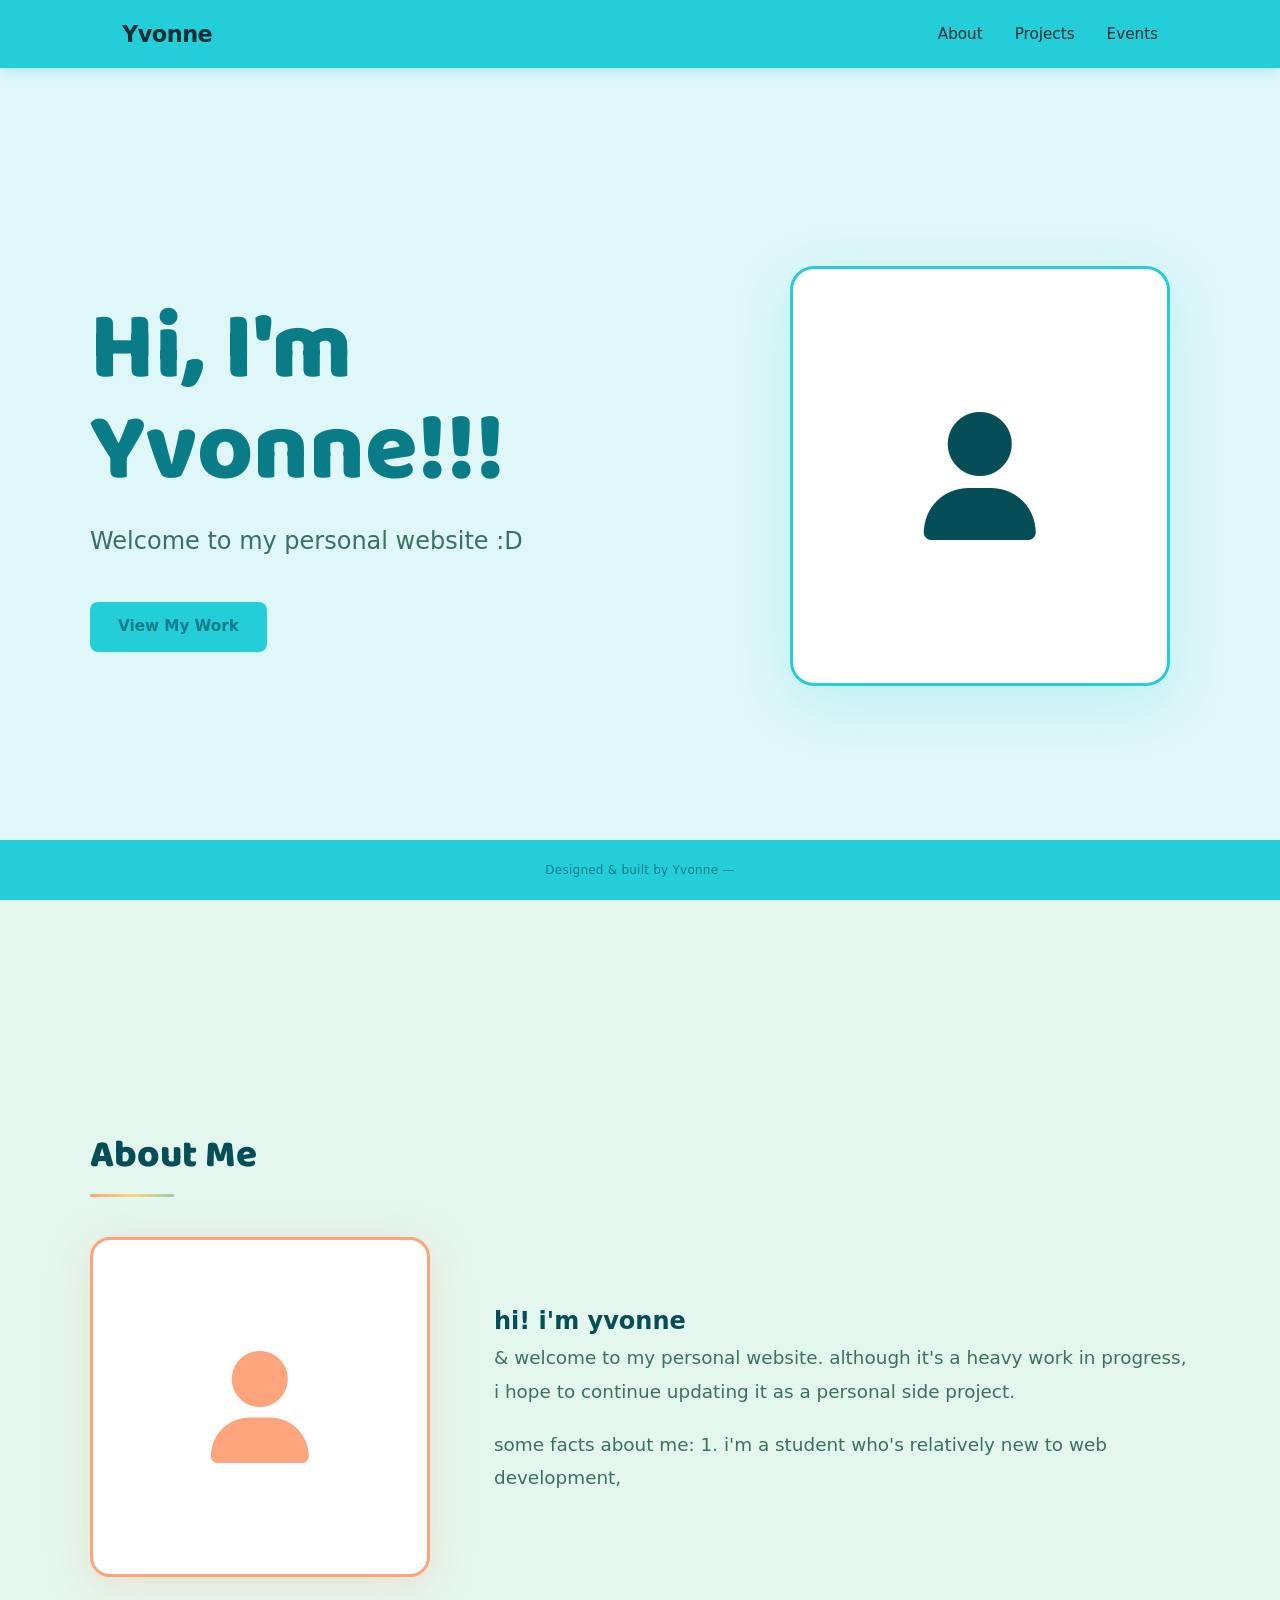
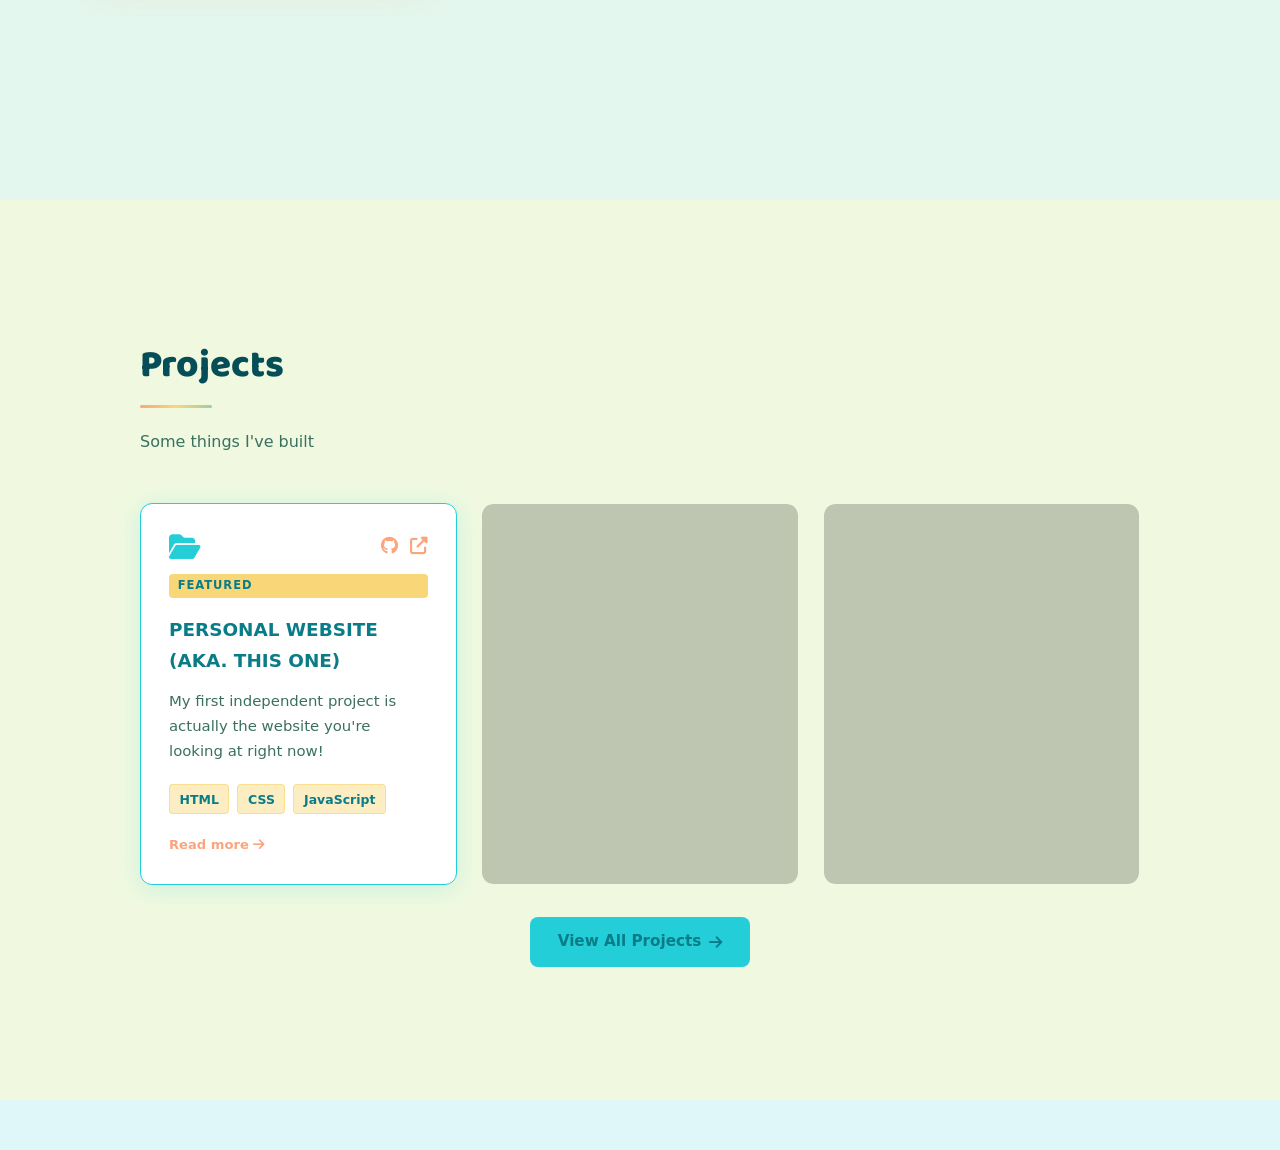
==== commit abcaf4e1: "check in" ====
--- a/index.html
+++ b/index.html
@@ -238,7 +238,7 @@
     <section id="hero">
       <div class="hero-inner">
         <div class="hero-content">
-          <h1 class="hero-name">Hi, I'm Yvonne!</h1>
+          <h1 class="hero-name">Hi, I'm Yvonne!!!</h1>
           <p class="hero-tagline">Welcome to my personal website :D</p>
           <div class="hero-cta">
             <a href="#projects" class="btn btn-primary">View My Work</a>
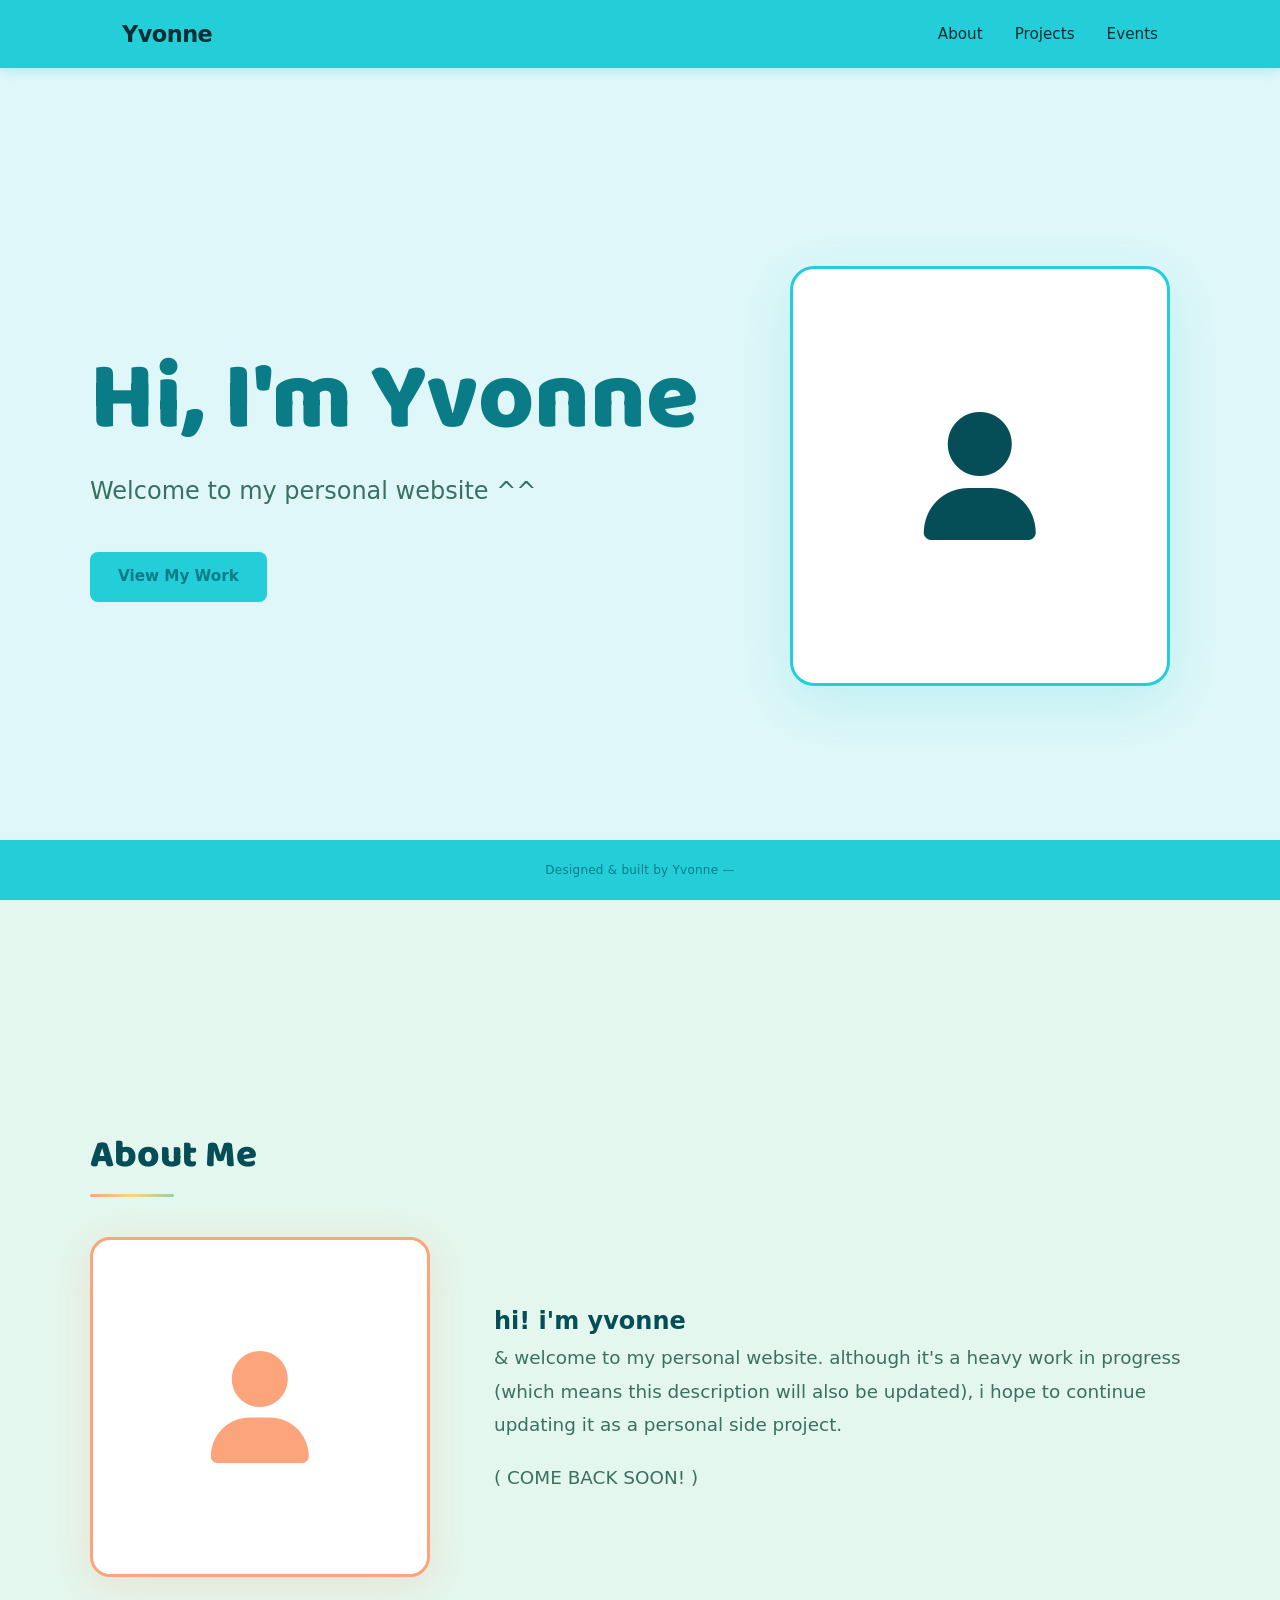
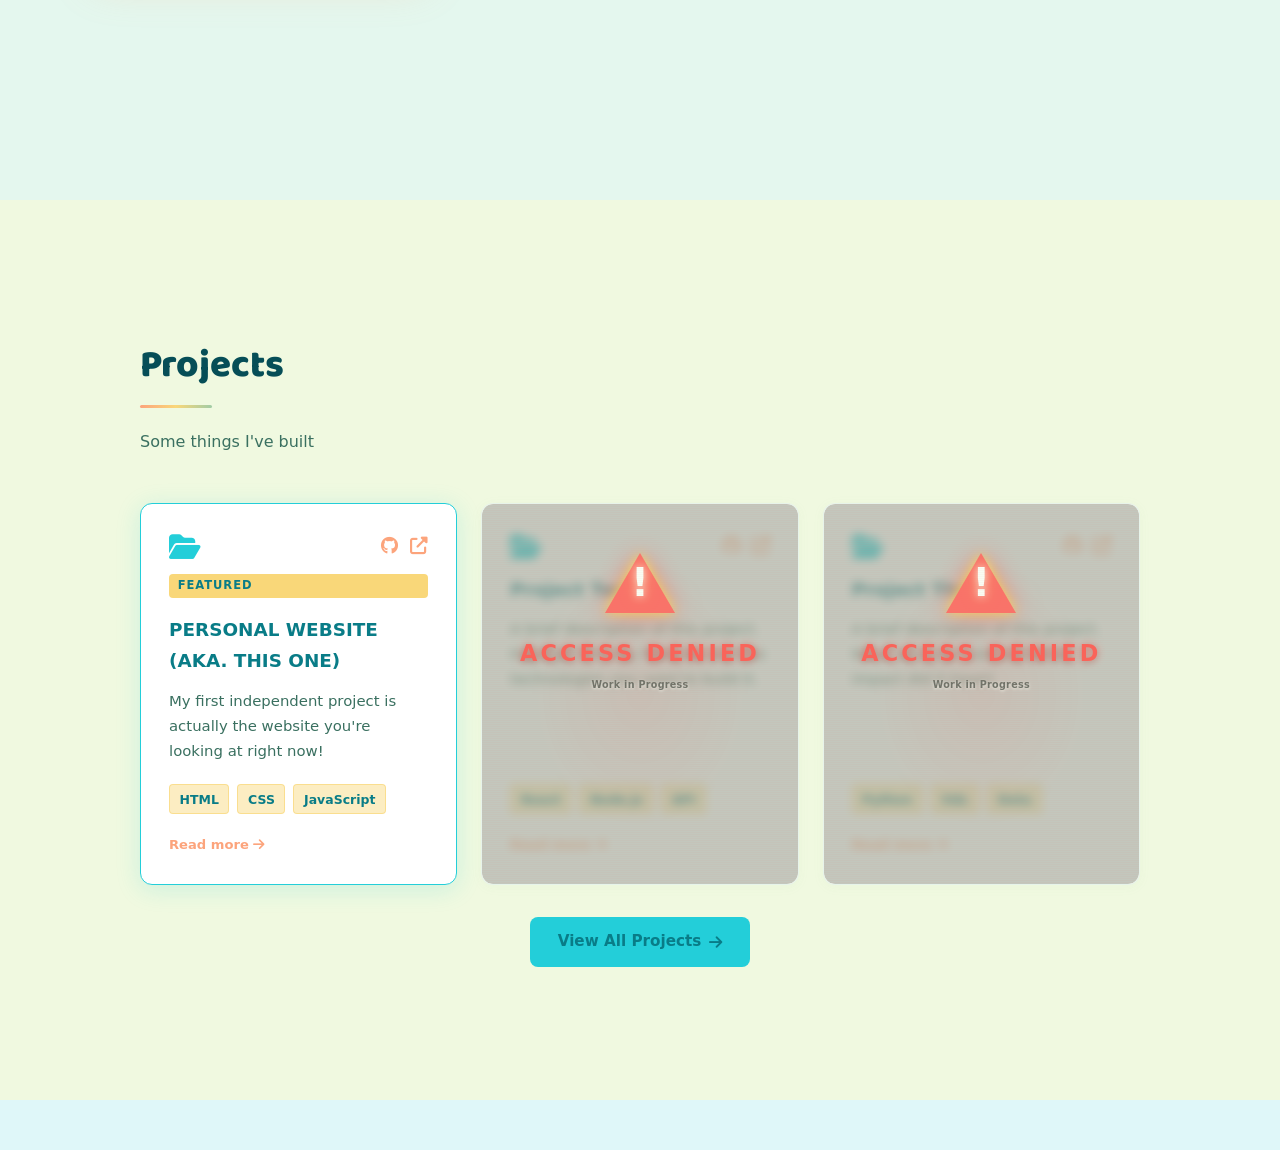
==== commit 9f551a4c: "Add Jetson Orin Nano project to events and projects pages" ====
--- a/index.html
+++ b/index.html
@@ -238,8 +238,8 @@
     <section id="hero">
       <div class="hero-inner">
         <div class="hero-content">
-          <h1 class="hero-name">Hi, I'm Yvonne!!!</h1>
-          <p class="hero-tagline">Welcome to my personal website :D</p>
+          <h1 class="hero-name">Hi, I'm Yvonne</h1>
+          <p class="hero-tagline">Welcome to my personal website ^^</p>
           <div class="hero-cta">
             <a href="#projects" class="btn btn-primary">View My Work</a>
           </div>
@@ -272,11 +272,10 @@
               hi! i'm yvonne
             </h1>
             <p>
-              & welcome to my personal website. although it's a heavy work in progress, i hope to continue updating it as a personal side project. 
+              & welcome to my personal website. although it's a heavy work in progress (which means this description will also be updated), i hope to continue updating it as a personal side project. 
             </p>
             <p>
-              some facts about me:
-              1. i'm a student who's relatively new to web development, 
+              ( COME BACK SOON! )
             </p>
           </div>
         </div>
--- a/styles.css
+++ b/styles.css
@@ -1819,7 +1819,125 @@
   100% { transform: translateY(2px); }
 }
 
+/* ===========================
+   BLOG POST STYLES (events)
+   =========================== */
+
+.blog-post {
+  background: var(--card-bg);
+  border: 1px solid var(--border);
+  border-radius: 8px;
+  padding: 2.5rem;
+  margin-bottom: 2rem;
+  transition: border-color 0.3s ease;
+}
+
+.blog-post:hover {
+  border-color: var(--accent);
+}
+
+.blog-post-header {
+  display: flex;
+  align-items: center;
+  gap: 1rem;
+  margin-bottom: 1rem;
+  flex-wrap: wrap;
+}
+
+.blog-post-date {
+  font-size: 0.85rem;
+  color: var(--text-secondary);
+  font-weight: 500;
+}
+
+.blog-post-category {
+  font-size: 0.75rem;
+  background: rgba(10, 107, 117, 0.15);
+  color: var(--accent);
+  padding: 0.25rem 0.75rem;
+  border-radius: 20px;
+  font-weight: 600;
+}
+
+.blog-post-title {
+  font-size: 1.75rem;
+  font-weight: 700;
+  margin: 0.75rem 0 0.25rem;
+  line-height: 1.2;
+}
+
+.blog-post-subtitle {
+  font-size: 1.1rem;
+  color: var(--text-secondary);
+  font-weight: 500;
+  margin: 0 0 1.5rem;
+}
+
+.blog-post-image {
+  margin: 1.5rem 0;
+  border-radius: 6px;
+  overflow: hidden;
+  border: 1px solid var(--border);
+}
+
+.blog-post-image img {
+  width: 100%;
+  height: auto;
+  display: block;
+  object-fit: cover;
+  max-height: 500px;
+}
+
+.blog-post-content {
+  color: var(--text);
+  line-height: 1.7;
+  font-size: 1rem;
+  margin-bottom: 1.5rem;
+}
+
+.blog-post-content p {
+  margin-bottom: 1rem;
+}
+
+.blog-post-tags {
+  display: flex;
+  flex-wrap: wrap;
+  gap: 0.5rem;
+  padding-top: 1rem;
+  border-top: 1px solid var(--border);
+}
+
+.blog-tag {
+  font-size: 0.75rem;
+  background: rgba(10, 107, 117, 0.1);
+  color: var(--accent);
+  padding: 0.3rem 0.75rem;
+  border-radius: 20px;
+  font-weight: 500;
+}
+
+/* Blog post modal for featured projects */
+.project-card--featured .project-card-readmore {
+  display: block;
+}
+
 @media (max-width: 768px) {
+  .blog-post {
+    padding: 1.5rem;
+  }
+
+  .blog-post-title {
+    font-size: 1.4rem;
+  }
+
+  .blog-post-subtitle {
+    font-size: 1rem;
+  }
+
+  .blog-post-header {
+    gap: 0.75rem;
+  }
+
   .wip-card .wip-card-overlay {
     padding-top: 12%;
     gap: 0.85rem;
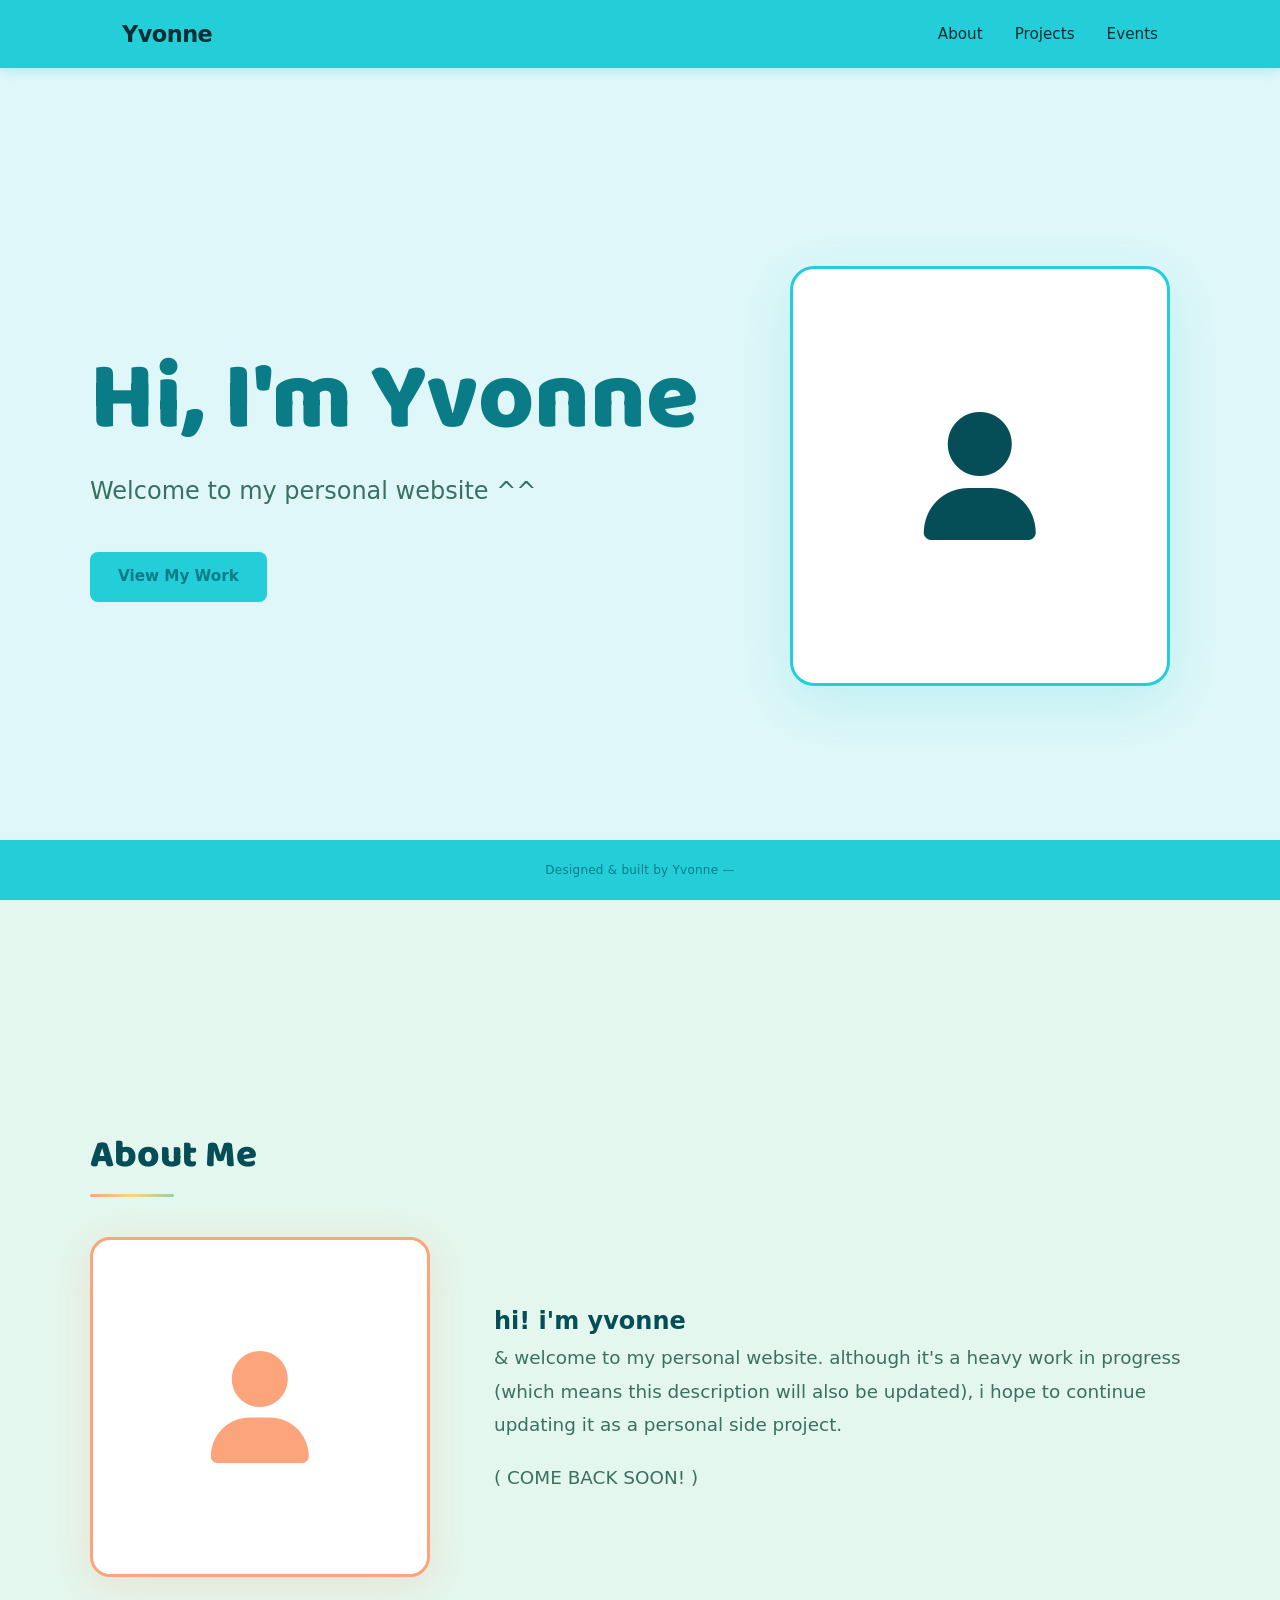
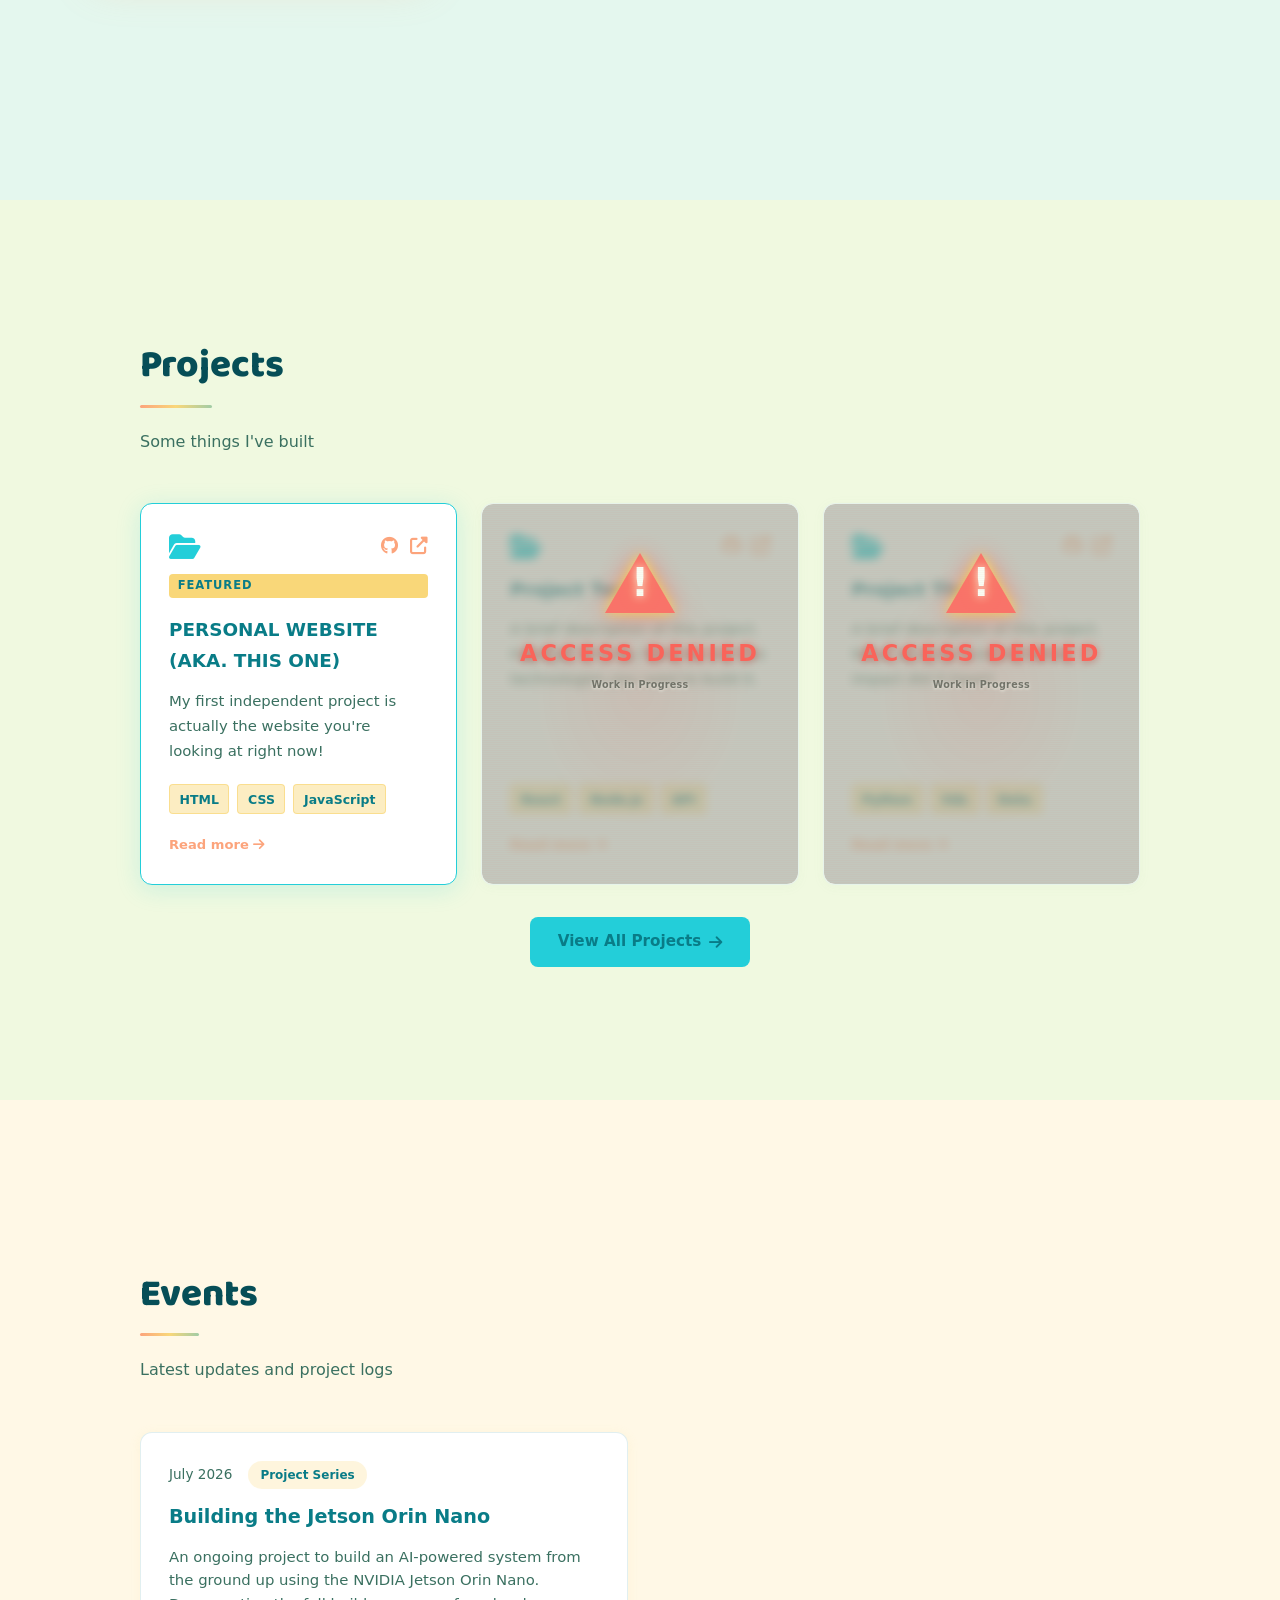
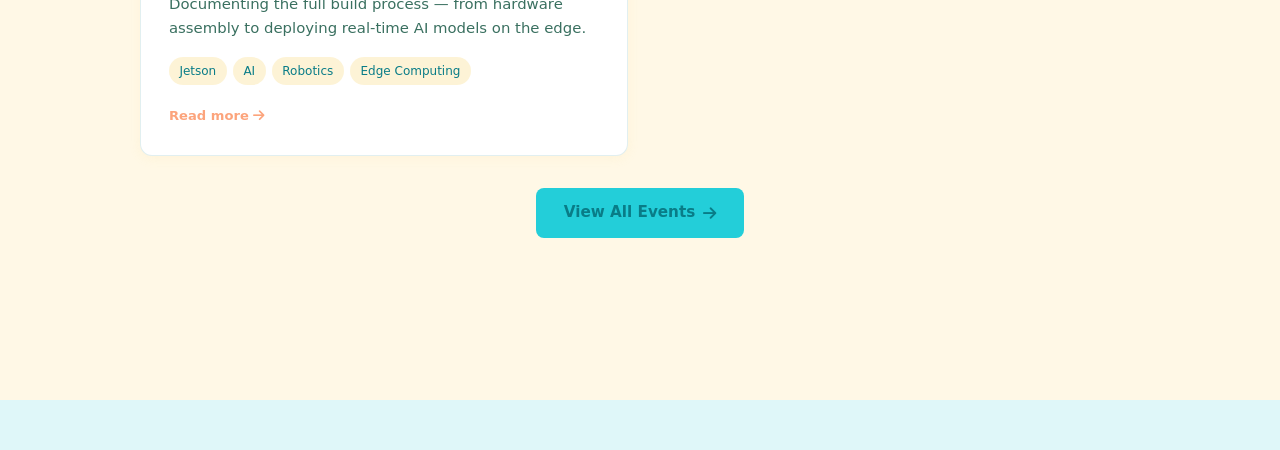
==== commit d27517c3: "Add Events section to homepage and fix broken image" ====
--- a/index.html
+++ b/index.html
@@ -409,6 +409,41 @@
       </div>
     </section>
 
+    <!-- Events Preview Section -->
+    <section id="events-preview">
+      <div class="section-container">
+        <h2 class="section-title">Events</h2>
+        <p class="section-subtitle">Latest updates and project logs</p>
+        <div class="events-preview-grid">
+
+          <!-- Event Card 1 - Jetson -->
+          <article class="event-card" role="button" tabindex="0" onclick="window.location.href='events.html'">
+            <div class="event-card-header">
+              <span class="event-card-date">July 2026</span>
+              <span class="event-card-category">Project Series</span>
+            </div>
+            <h3 class="event-card-title">Building the Jetson Orin Nano</h3>
+            <p class="event-card-excerpt">
+              An ongoing project to build an AI-powered system from the ground up using the NVIDIA Jetson Orin Nano. Documenting the full build process — from hardware assembly to deploying real-time AI models on the edge.
+            </p>
+            <div class="event-card-tags">
+              <span class="event-tag">Jetson</span>
+              <span class="event-tag">AI</span>
+              <span class="event-tag">Robotics</span>
+              <span class="event-tag">Edge Computing</span>
+            </div>
+            <span class="event-card-readmore">Read more <i class="fas fa-arrow-right"></i></span>
+          </article>
+
+        </div>
+
+        <!-- View All Events Button -->
+        <div class="events-cta" style="text-align: center; margin-top: 2rem;">
+          <a href="events.html" class="btn btn-primary">View All Events <i class="fas fa-arrow-right"></i></a>
+        </div>
+      </div>
+    </section>
+
     <!-- Project Detail Modal -->
     <div class="modal-overlay" id="project-modal" role="dialog" aria-modal="true" aria-labelledby="modal-title" hidden>
       <div class="modal">
--- a/styles.css
+++ b/styles.css
@@ -1967,7 +1967,109 @@
     font-size: 0.95rem;
   }
 
-  .wip-card-text-area .wip-card-subtext:last-child {
+.wip-card-text-area .wip-card-subtext:last-child {
     font-size: 0.82rem;
   }
 }
+
+/* ===========================
+   Events Preview (index.html)
+   =========================== */
+#events-preview {
+  background-color: #fff8e6;
+}
+
+.events-preview-grid {
+  display: grid;
+  grid-template-columns: repeat(auto-fill, minmax(320px, 1fr));
+  gap: 1.5rem;
+}
+
+.event-card {
+  background: var(--bg-card);
+  border: 1px solid var(--border);
+  border-radius: var(--radius);
+  padding: 1.75rem;
+  display: flex;
+  flex-direction: column;
+  gap: 0.75rem;
+  box-shadow: 0 2px 12px rgba(249, 215, 121, 0.12);
+  transition: transform var(--transition), box-shadow var(--transition), border-color var(--transition);
+  cursor: pointer;
+}
+
+.event-card:hover {
+  transform: translateY(-6px);
+  box-shadow: 0 16px 40px rgba(249, 215, 121, 0.2);
+  border-color: var(--accent-yellow);
+}
+
+.event-card-header {
+  display: flex;
+  align-items: center;
+  gap: 1rem;
+  flex-wrap: wrap;
+}
+
+.event-card-date {
+  font-size: 0.85rem;
+  color: var(--text-secondary);
+  font-weight: 500;
+}
+
+.event-card-category {
+  font-size: 0.75rem;
+  background: rgba(249, 215, 121, 0.25);
+  color: var(--accent-deep);
+  padding: 0.25rem 0.75rem;
+  border-radius: 20px;
+  font-weight: 600;
+}
+
+.event-card-title {
+  font-size: 1.2rem;
+  font-weight: 700;
+  color: var(--accent-deep);
+  margin: 0;
+}
+
+.event-card-excerpt {
+  font-size: 0.93rem;
+  color: var(--text-secondary);
+  line-height: 1.6;
+}
+
+.event-card-tags {
+  display: flex;
+  flex-wrap: wrap;
+  gap: 0.4rem;
+  margin-top: 0.25rem;
+}
+
+.event-tag {
+  font-size: 0.75rem;
+  background: rgba(249, 215, 121, 0.3);
+  color: var(--accent-deep);
+  padding: 0.25rem 0.65rem;
+  border-radius: 20px;
+  font-weight: 500;
+}
+
+.event-card-readmore {
+  display: inline-block;
+  font-size: 0.82rem;
+  font-weight: 600;
+  color: var(--accent-coral);
+  margin-top: 0.5rem;
+  transition: text-decoration var(--transition);
+}
+
+.event-card:hover .event-card-readmore {
+  text-decoration: underline;
+}
+
+@media (max-width: 768px) {
+  .events-preview-grid {
+    grid-template-columns: 1fr;
+  }
+}
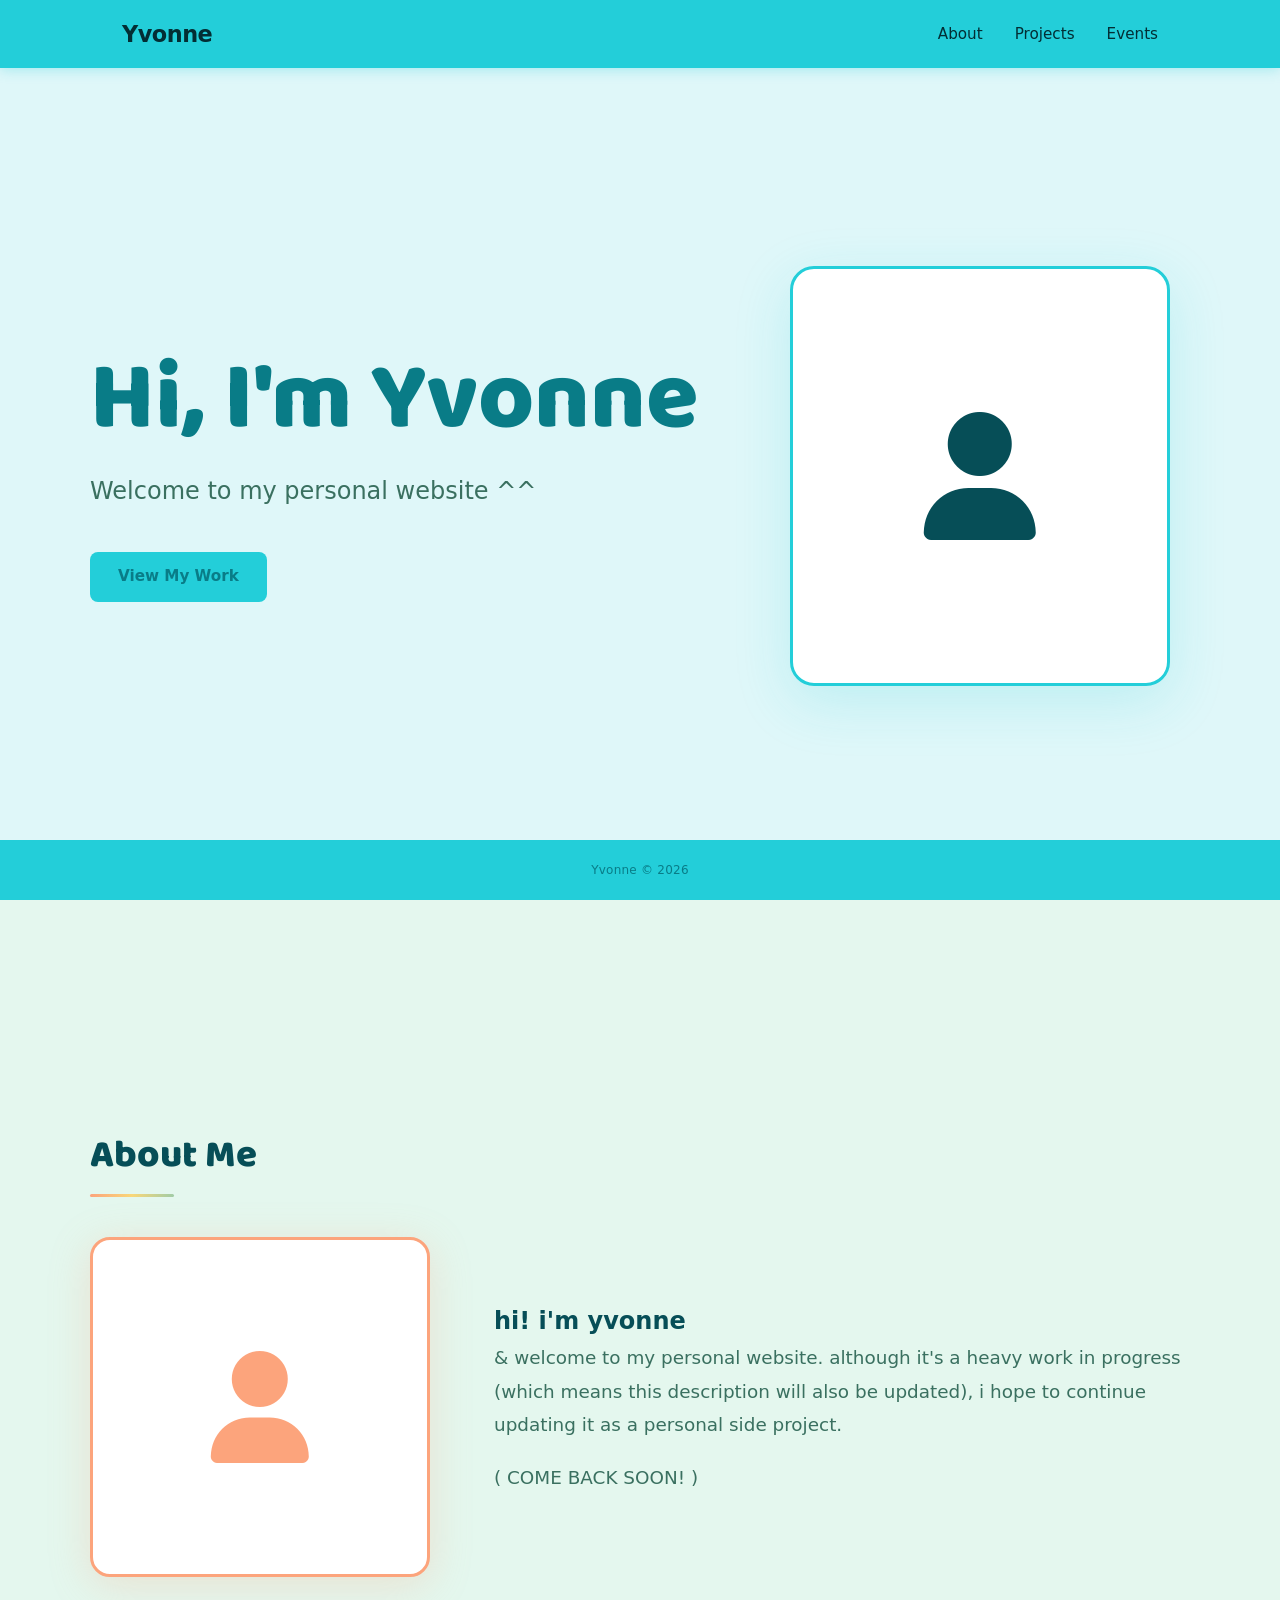
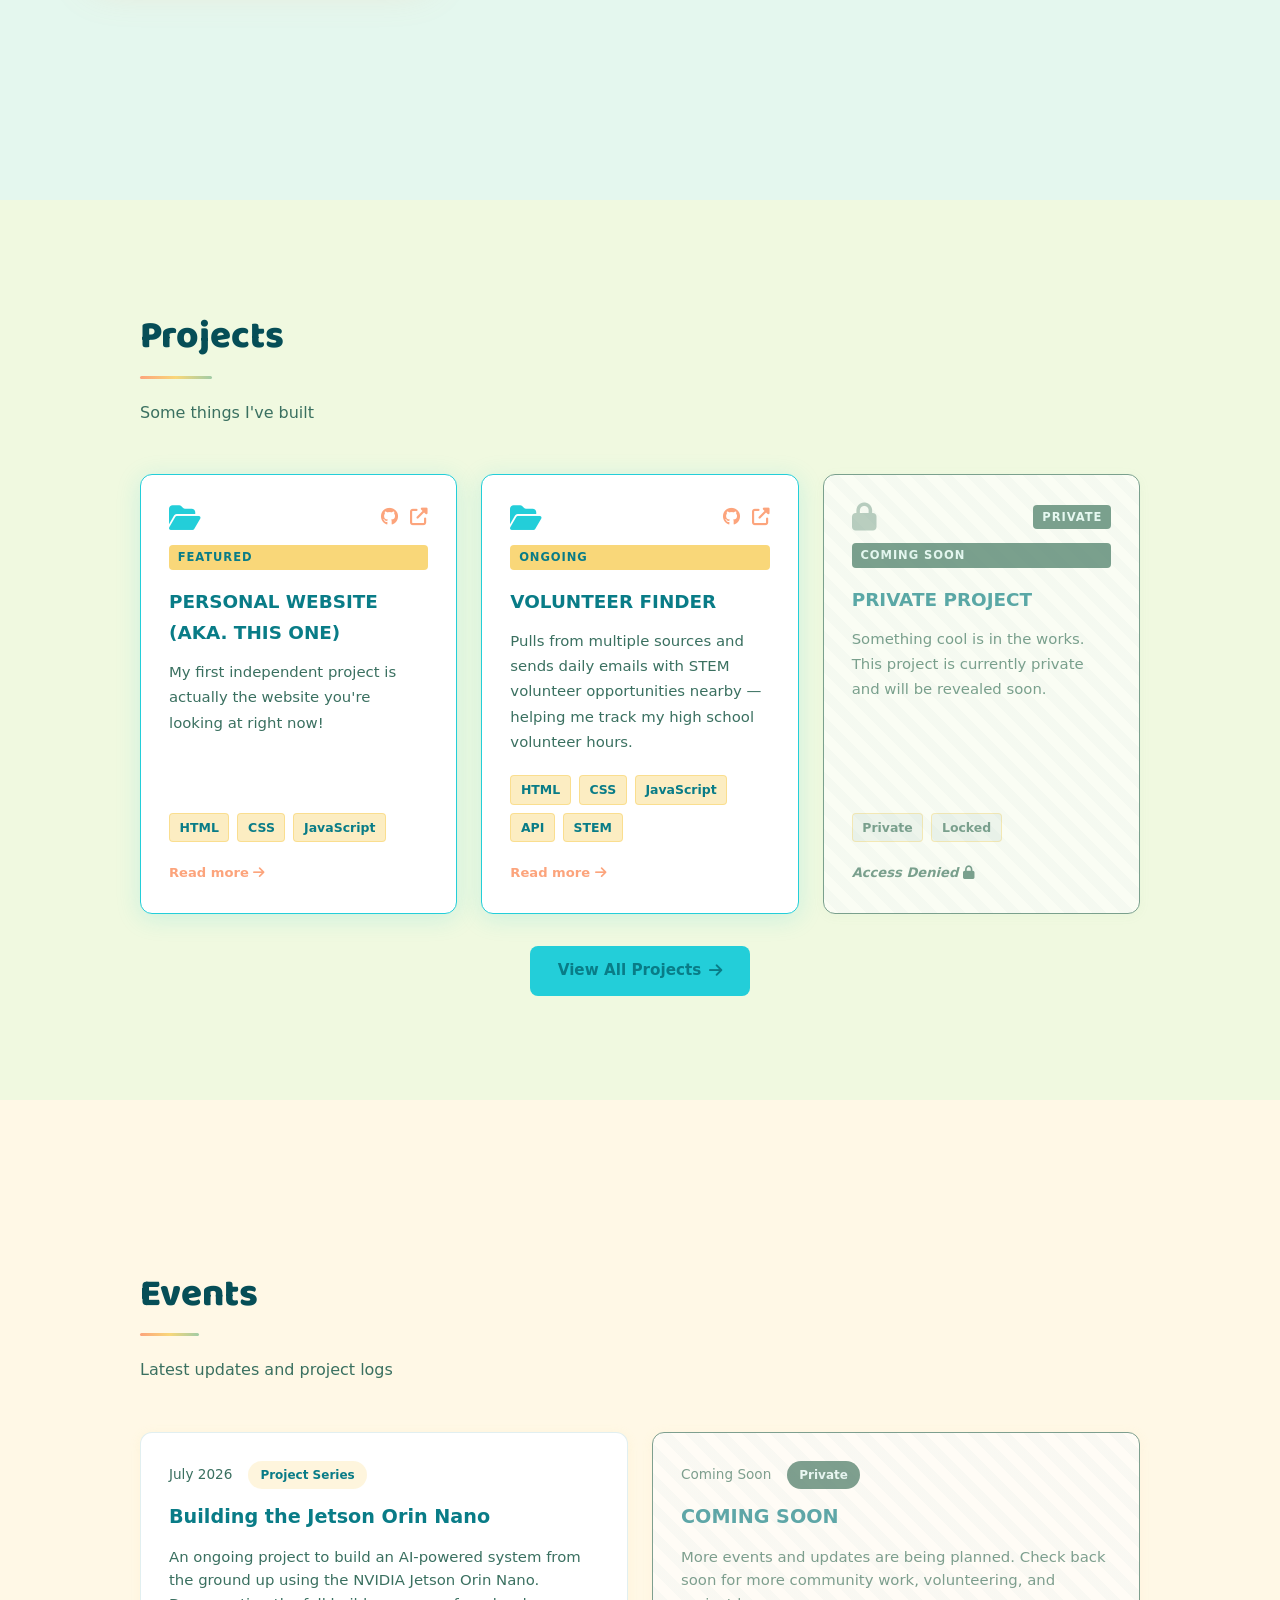
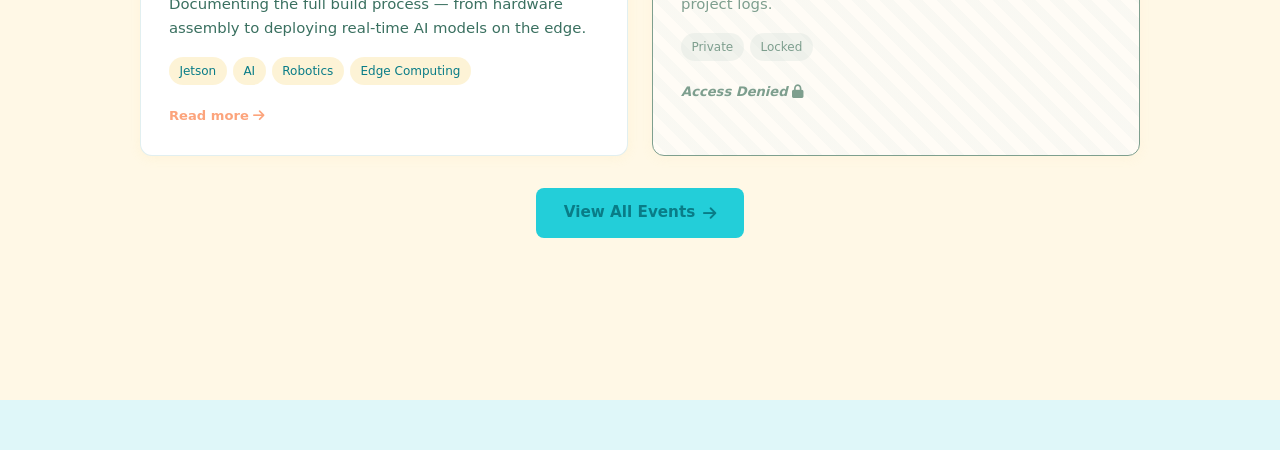
==== commit 92f2dc7f: "edited text" ====
--- a/index.html
+++ b/index.html
@@ -296,8 +296,7 @@
             data-desc="This website was designed as a place to showcase some of my work and share a bit about myself. Although currently a heavy
               work in progress, I plan to continue updating it as a personal project -- and as I learn more."
             data-tags="HTML,CSS,JavaScript"
-            data-github="#"
-            data-demo="#"
+            data-page="project-personal-website.html"
           >
             <div class="project-card-header">
               <i class="fas fa-folder-open project-icon"></i>
@@ -319,27 +318,14 @@
             <span class="project-card-readmore">Read more <i class="fas fa-arrow-right"></i></span>
           </article>
 
-          <!-- Project Card 2 - WIP -->
-          <article class="project-card wip-card" role="button" tabindex="0"
-            data-title="Project Two"
-            data-desc="A brief description of this project. Highlight the key features and the technologies you used to build it. What did you learn? What would you do differently?"
-            data-tags="React,Node.js,API"
-            data-github="#"
-            data-demo="#"
+          <!-- Project Card 2 - Volunteer Finder -->
+          <article class="project-card project-card--featured" role="button" tabindex="0"
+            data-title="VOLUNTEER FINDER"
+            data-badge="Ongoing"
+            data-desc="A personal tool I built to help me conveniently find volunteer opportunities I'm willing to travel to — mostly STEM-related ones. It pulls from a wide array of sources and sends me daily emails with new opportunities so I can easily track and log my high school volunteer hours. Pretty much complete!"
+            data-tags="HTML,CSS,JavaScript,API,STEM"
+            data-page="project-volunteer-finder.html"
           >
-            <div class="wip-card-overlay">
-              <div class="wip-card-warning">
-                <div class="wip-card-triangle"></div>
-                <div class="wip-card-triangle-inner">
-                  <span>!</span>
-                </div>
-              </div>
-              <div class="wip-card-text-area">
-                <span class="wip-card-subtext">ACCESS DENIED</span>
-                <span class="wip-card-subtext" style="font-size: 0.6rem;">Work in Progress</span>
-              </div>
-            </div>
-            <div class="wip-card-scanlines"></div>
             <div class="project-card-header">
               <i class="fas fa-folder-open project-icon"></i>
               <div class="project-links">
@@ -347,58 +333,40 @@
                 <a href="#" aria-label="Live Demo"><i class="fas fa-external-link-alt"></i></a>
               </div>
             </div>
-            <h3 class="project-title">Project Two</h3>
+            <span class="project-badge">Ongoing</span>
+            <h3 class="project-title">VOLUNTEER FINDER</h3>
             <p class="project-description">
-              A brief description of this project. Highlight the key features
-              and the technologies you used to build it.
+              Pulls from multiple sources and sends daily emails with STEM volunteer
+              opportunities nearby — helping me track my high school volunteer hours.
             </p>
             <ul class="project-tags">
-              <li>React</li>
-              <li>Node.js</li>
+              <li>HTML</li>
+              <li>CSS</li>
+              <li>JavaScript</li>
               <li>API</li>
+              <li>STEM</li>
             </ul>
             <span class="project-card-readmore">Read more <i class="fas fa-arrow-right"></i></span>
           </article>
 
-          <!-- Project Card 3 - WIP -->
-          <article class="project-card wip-card" role="button" tabindex="0"
-            data-title="Project Three"
-            data-desc="A brief description of this project. What was your role and what impact did it have? Share what you're most proud of!"
-            data-tags="Python,SQL,Data"
-            data-github="#"
-            data-demo="#"
-          >
-            <div class="wip-card-overlay">
-              <div class="wip-card-warning">
-                <div class="wip-card-triangle"></div>
-                <div class="wip-card-triangle-inner">
-                  <span>!</span>
-                </div>
+          <!-- Project Card 3 - Access Denied / Private -->
+          <article class="project-card project-card--locked">
+            <div class="project-card-header">
+              <i class="fas fa-lock project-icon"></i>
+              <div class="project-links">
+                <span class="project-locked-badge">Private</span>
               </div>
-              <div class="wip-card-text-area">
-                <span class="wip-card-subtext">ACCESS DENIED</span>
-                <span class="wip-card-subtext" style="font-size: 0.6rem;">Work in Progress</span>
-              </div>
-            </div>
-            <div class="wip-card-scanlines"></div>
-            <div class="project-card-header">
-              <i class="fas fa-folder-open project-icon"></i>
-              <div class="project-links">
-                <a href="#" aria-label="GitHub Repository"><i class="fab fa-github"></i></a>
-                <a href="#" aria-label="Live Demo"><i class="fas fa-external-link-alt"></i></a>
-              </div>
-            </div>
-            <h3 class="project-title">Project Three</h3>
+            </div>
+            <span class="project-badge project-badge--locked">Coming Soon</span>
+            <h3 class="project-title">PRIVATE PROJECT</h3>
             <p class="project-description">
-              A brief description of this project. What was your role and what
-              impact did it have?
-            </p>
-            <ul class="project-tags">
-              <li>Python</li>
-              <li>SQL</li>
-              <li>Data</li>
+              Something cool is in the works. This project is currently private and will be revealed soon.
+            </p>
+            <ul class="project-tags project-tags--locked">
+              <li>Private</li>
+              <li>Locked</li>
             </ul>
-            <span class="project-card-readmore">Read more <i class="fas fa-arrow-right"></i></span>
+            <span class="project-card-readmore project-card-readmore--locked">Access Denied <i class="fas fa-lock"></i></span>
           </article>
         </div>
 
@@ -433,6 +401,23 @@
               <span class="event-tag">Edge Computing</span>
             </div>
             <span class="event-card-readmore">Read more <i class="fas fa-arrow-right"></i></span>
+          </article>
+
+          <!-- Event Card 2 - Coming Soon / Locked -->
+          <article class="event-card event-card--locked" role="button" tabindex="0">
+            <div class="event-card-header">
+              <span class="event-card-date">Coming Soon</span>
+              <span class="event-card-category event-card-category--locked">Private</span>
+            </div>
+            <h3 class="event-card-title">COMING SOON</h3>
+            <p class="event-card-excerpt">
+              More events and updates are being planned. Check back soon for more community work, volunteering, and project logs.
+            </p>
+            <div class="event-card-tags">
+              <span class="event-tag event-tag--locked">Private</span>
+              <span class="event-tag event-tag--locked">Locked</span>
+            </div>
+            <span class="event-card-readmore event-card-readmore--locked">Access Denied <i class="fas fa-lock"></i></span>
           </article>
 
         </div>
@@ -507,10 +492,20 @@
         }
 
         document.querySelectorAll(".project-card[role='button']").forEach((card) => {
-          card.addEventListener("click", () => openModal(card));
-          card.addEventListener("keydown", (e) => {
-            if (e.key === "Enter" || e.key === " ") { e.preventDefault(); openModal(card); }
-          });
+          // If card has data-page, navigate to project page instead of opening modal
+          if (card.dataset.page) {
+            card.addEventListener("click", () => {
+              window.location.href = card.dataset.page;
+            });
+            card.addEventListener("keydown", (e) => {
+              if (e.key === "Enter" || e.key === " ") { e.preventDefault(); window.location.href = card.dataset.page; }
+            });
+          } else {
+            card.addEventListener("click", () => openModal(card));
+            card.addEventListener("keydown", (e) => {
+              if (e.key === "Enter" || e.key === " ") { e.preventDefault(); openModal(card); }
+            });
+          }
         });
 
         modalClose.addEventListener("click", closeModal);
@@ -521,10 +516,7 @@
 
     <!-- Footer -->
     <footer>
-      <p>
-        Designed &amp; built by Yvonne &mdash;
-        <span id="year"></span>
-      </p>
+      <p>Yvonne &copy; 2026</p>
     </footer>
 
     <script src="script.js"></script>
--- a/styles.css
+++ b/styles.css
@@ -1080,6 +1080,74 @@
 }
 
 /* ===========================
+   Locked / Access Denied Project Card
+   =========================== */
+.project-card--locked {
+  border-color: var(--text-secondary);
+  opacity: 0.65;
+  position: relative;
+  overflow: hidden;
+  pointer-events: none;
+  user-select: none;
+}
+
+.project-card--locked::before {
+  content: "";
+  position: absolute;
+  inset: 0;
+  background: repeating-linear-gradient(
+    45deg,
+    transparent,
+    transparent 10px,
+    rgba(6, 78, 87, 0.03) 10px,
+    rgba(6, 78, 87, 0.03) 20px
+  );
+  pointer-events: none;
+  z-index: 0;
+}
+
+.project-card--locked:hover {
+  transform: none;
+  box-shadow: 0 2px 12px rgba(6, 78, 87, 0.1);
+}
+
+.project-card--locked .project-icon {
+  color: var(--text-secondary);
+  opacity: 0.5;
+}
+
+.project-card--locked .project-links {
+  position: relative;
+  z-index: 1;
+}
+
+.project-locked-badge {
+  font-size: 0.72rem;
+  font-weight: 700;
+  text-transform: uppercase;
+  letter-spacing: 0.08em;
+  background: var(--text-secondary);
+  color: var(--bg-primary);
+  border-radius: 4px;
+  padding: 0.15rem 0.55rem;
+}
+
+.project-badge--locked {
+  background: var(--text-secondary);
+  color: var(--bg-primary);
+}
+
+.project-tags--locked li {
+  background: rgba(6, 78, 87, 0.08);
+  color: var(--text-secondary);
+}
+
+.project-card-readmore--locked {
+  color: var(--text-secondary);
+  font-style: italic;
+}
+
+/* ===========================
    Project detail modal
    =========================== */
 .modal-overlay {
@@ -1144,11 +1212,12 @@
 .modal-image-wrap {
   background: var(--bg-secondary);
   border-radius: 20px 20px 0 0;
-  height: 300px;
+  height: 450px;
   display: flex;
   align-items: center;
   justify-content: center;
   border-bottom: 1px solid var(--border);
+  overflow: hidden;
 }
 
 .modal-image-placeholder {
@@ -1567,15 +1636,18 @@
   .nav-links {
     display: none;
     flex-direction: column;
-    position: absolute;
+    position: fixed;
     top: var(--nav-height);
     left: 0;
     width: 100%;
     background: var(--accent);
     backdrop-filter: blur(12px);
-    padding: 1.5rem 2rem;
+    padding: 2.5rem 2rem 2rem;
     gap: 1.25rem;
     border-top: 1px solid var(--border);
+    z-index: 999;
+    min-height: calc(100vh - var(--nav-height));
+    overflow-y: auto;
   }
 
   .nav-links.open {
@@ -2068,8 +2140,179 @@
   text-decoration: underline;
 }
 
+/* ===========================
+   Locked / Private Event Card
+   =========================== */
+.event-card--locked {
+  border-color: var(--text-secondary);
+  opacity: 0.65;
+  position: relative;
+  overflow: hidden;
+}
+
+.event-card--locked::before {
+  content: "";
+  position: absolute;
+  inset: 0;
+  background: repeating-linear-gradient(
+    45deg,
+    transparent,
+    transparent 10px,
+    rgba(6, 78, 87, 0.03) 10px,
+    rgba(6, 78, 87, 0.03) 20px
+  );
+  pointer-events: none;
+  z-index: 0;
+}
+
+.event-card--locked:hover {
+  transform: none;
+  box-shadow: 0 2px 12px rgba(6, 78, 87, 0.1);
+}
+
+.event-card-category--locked {
+  background: var(--text-secondary);
+  color: var(--bg-primary);
+}
+
+.event-tag--locked {
+  background: rgba(6, 78, 87, 0.08);
+  color: var(--text-secondary);
+}
+
+.event-card-readmore--locked {
+  color: var(--text-secondary);
+  font-style: italic;
+}
+
 @media (max-width: 768px) {
   .events-preview-grid {
     grid-template-columns: 1fr;
   }
 }
+
+/* ===========================
+    Blog Image Carousel
+    =========================== */
+.blog-carousel {
+  position: relative;
+  margin: 1.5rem 0;
+  border-radius: 6px;
+  border: 1px solid var(--border);
+  background: var(--bg-card);
+}
+
+/* Carousel Arrow Navigation */
+.blog-carousel-arrow {
+  position: absolute;
+  top: 50%;
+  transform: translateY(-50%);
+  width: 44px;
+  height: 44px;
+  border-radius: 50%;
+  background: rgba(255, 255, 255, 0.9);
+  border: 2px solid rgba(15, 160, 175, 0.3);
+  color: var(--accent-deep);
+  font-size: 1.2rem;
+  display: flex;
+  align-items: center;
+  justify-content: center;
+  cursor: pointer;
+  z-index: 5;
+  transition: all 0.25s ease;
+  opacity: 0;
+  backdrop-filter: blur(4px);
+}
+
+.blog-carousel:hover .blog-carousel-arrow {
+  opacity: 1;
+}
+
+.blog-carousel-arrow:hover {
+  background: rgba(15, 160, 175, 0.15);
+  border-color: var(--accent);
+  transform: translateY(-50%) scale(1.1);
+  box-shadow: 0 4px 16px rgba(15, 160, 175, 0.3);
+}
+
+.blog-carousel-arrow:active {
+  transform: translateY(-50%) scale(1.05);
+}
+
+.blog-carousel-arrow-prev {
+  left: 12px;
+}
+
+.blog-carousel-arrow-next {
+  right: 12px;
+}
+
+.blog-carousel-slide-container {
+  width: 100%;
+  height: 400px;
+  overflow: hidden;
+  position: relative;
+  border-radius: 6px;
+}
+
+.blog-carousel-slide {
+  position: absolute;
+  top: 0;
+  left: 0;
+  width: 100%;
+  height: 100%;
+  object-fit: cover;
+  opacity: 0;
+  transition: opacity 0.4s ease;
+}
+
+.blog-carousel-slide.active {
+  opacity: 1;
+  z-index: 1;
+}
+
+.blog-carousel-dots {
+  position: absolute;
+  bottom: 0;
+  left: 0;
+  right: 0;
+  display: flex;
+  justify-content: center;
+  gap: 8px;
+  padding: 12px 0;
+  background: rgba(0, 0, 0, 0.3);
+  z-index: 10;
+}
+
+.blog-carousel-dot {
+  width: 10px;
+  height: 10px;
+  border-radius: 50%;
+  background: rgba(255, 255, 255, 0.5);
+  cursor: pointer;
+  transition: all var(--transition);
+  border: 2px solid rgba(255, 255, 255, 0.8);
+}
+
+.blog-carousel-dot:hover {
+  background: rgba(255, 255, 255, 0.8);
+  transform: scale(1.3);
+}
+
+.blog-carousel-dot.active {
+  background: #0fa0af;
+  border-color: #fff;
+  transform: scale(1.3);
+  box-shadow: 0 0 8px rgba(15, 160, 175, 0.8);
+}
+
+@media (max-width: 768px) {
+  .blog-carousel-slide-container {
+    height: 250px;
+  }
+
+  .blog-carousel-dot {
+    width: 8px;
+    height: 8px;
+  }
+}
